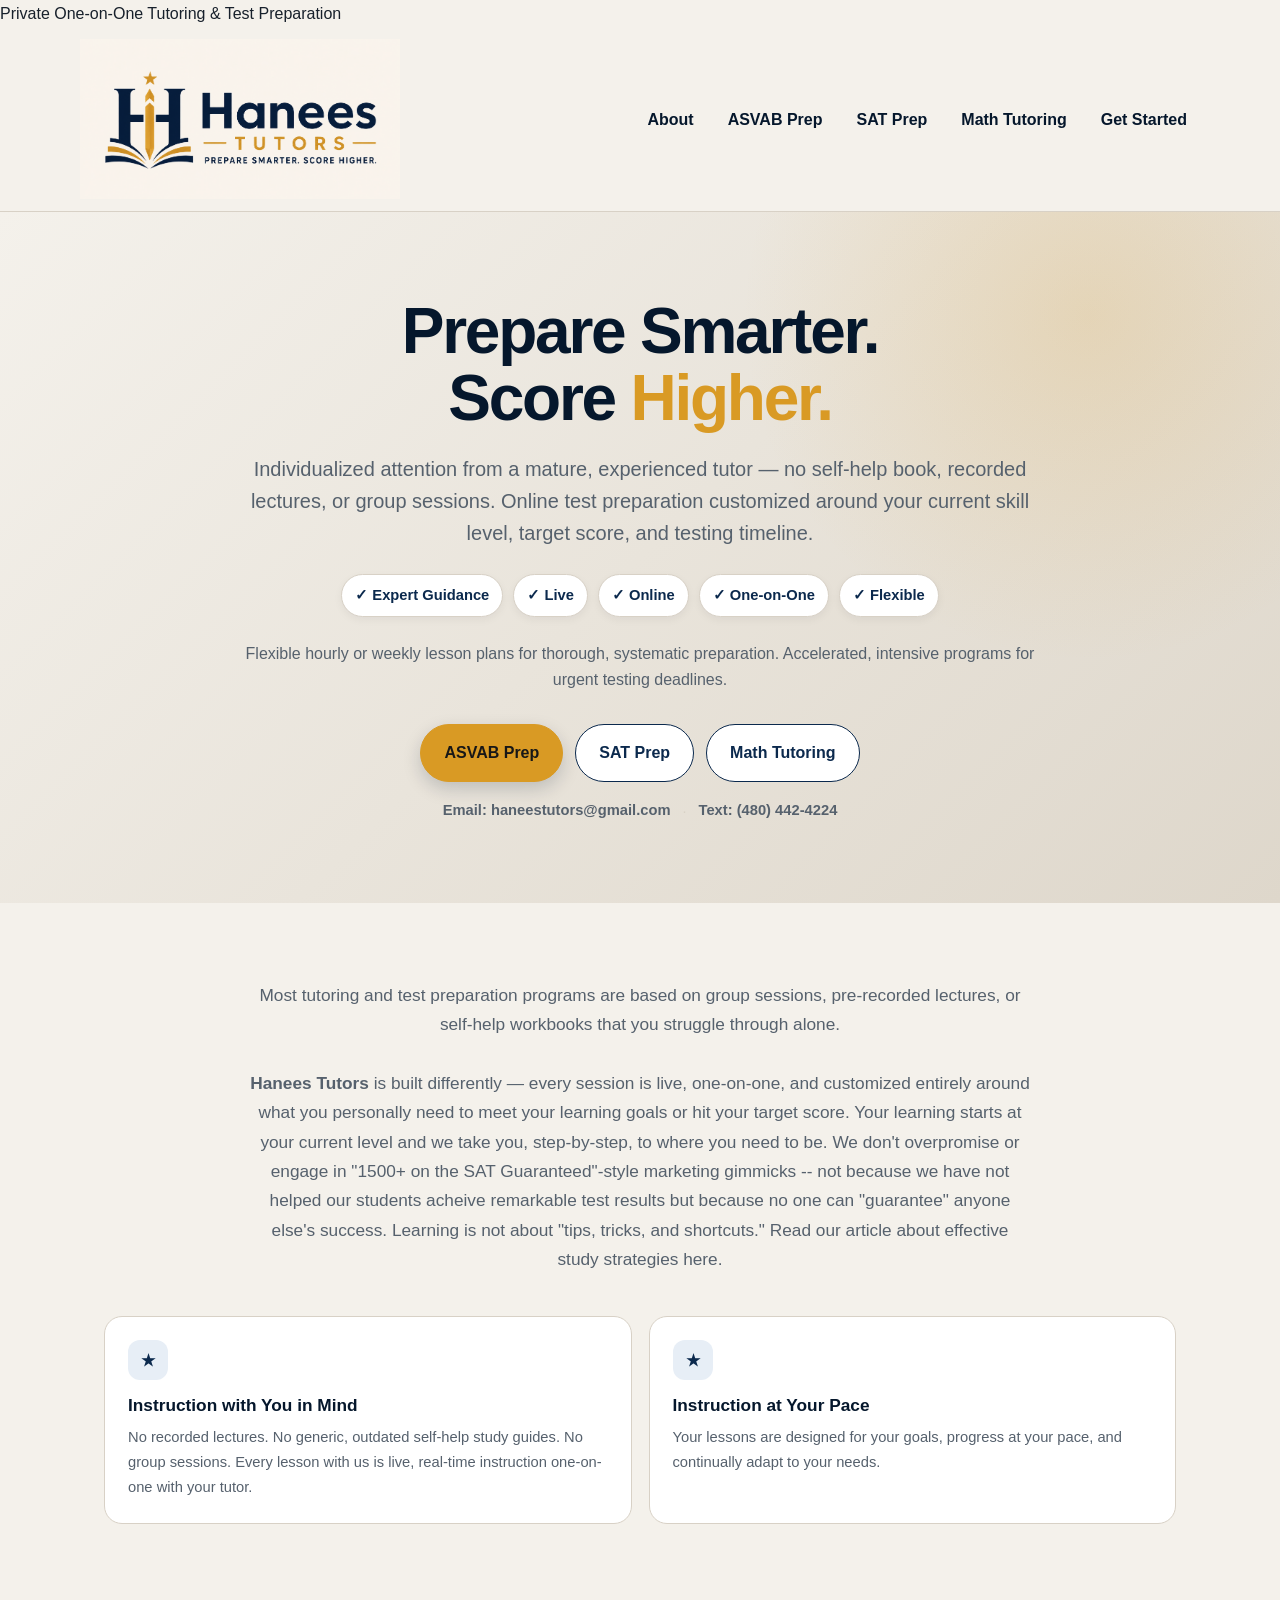
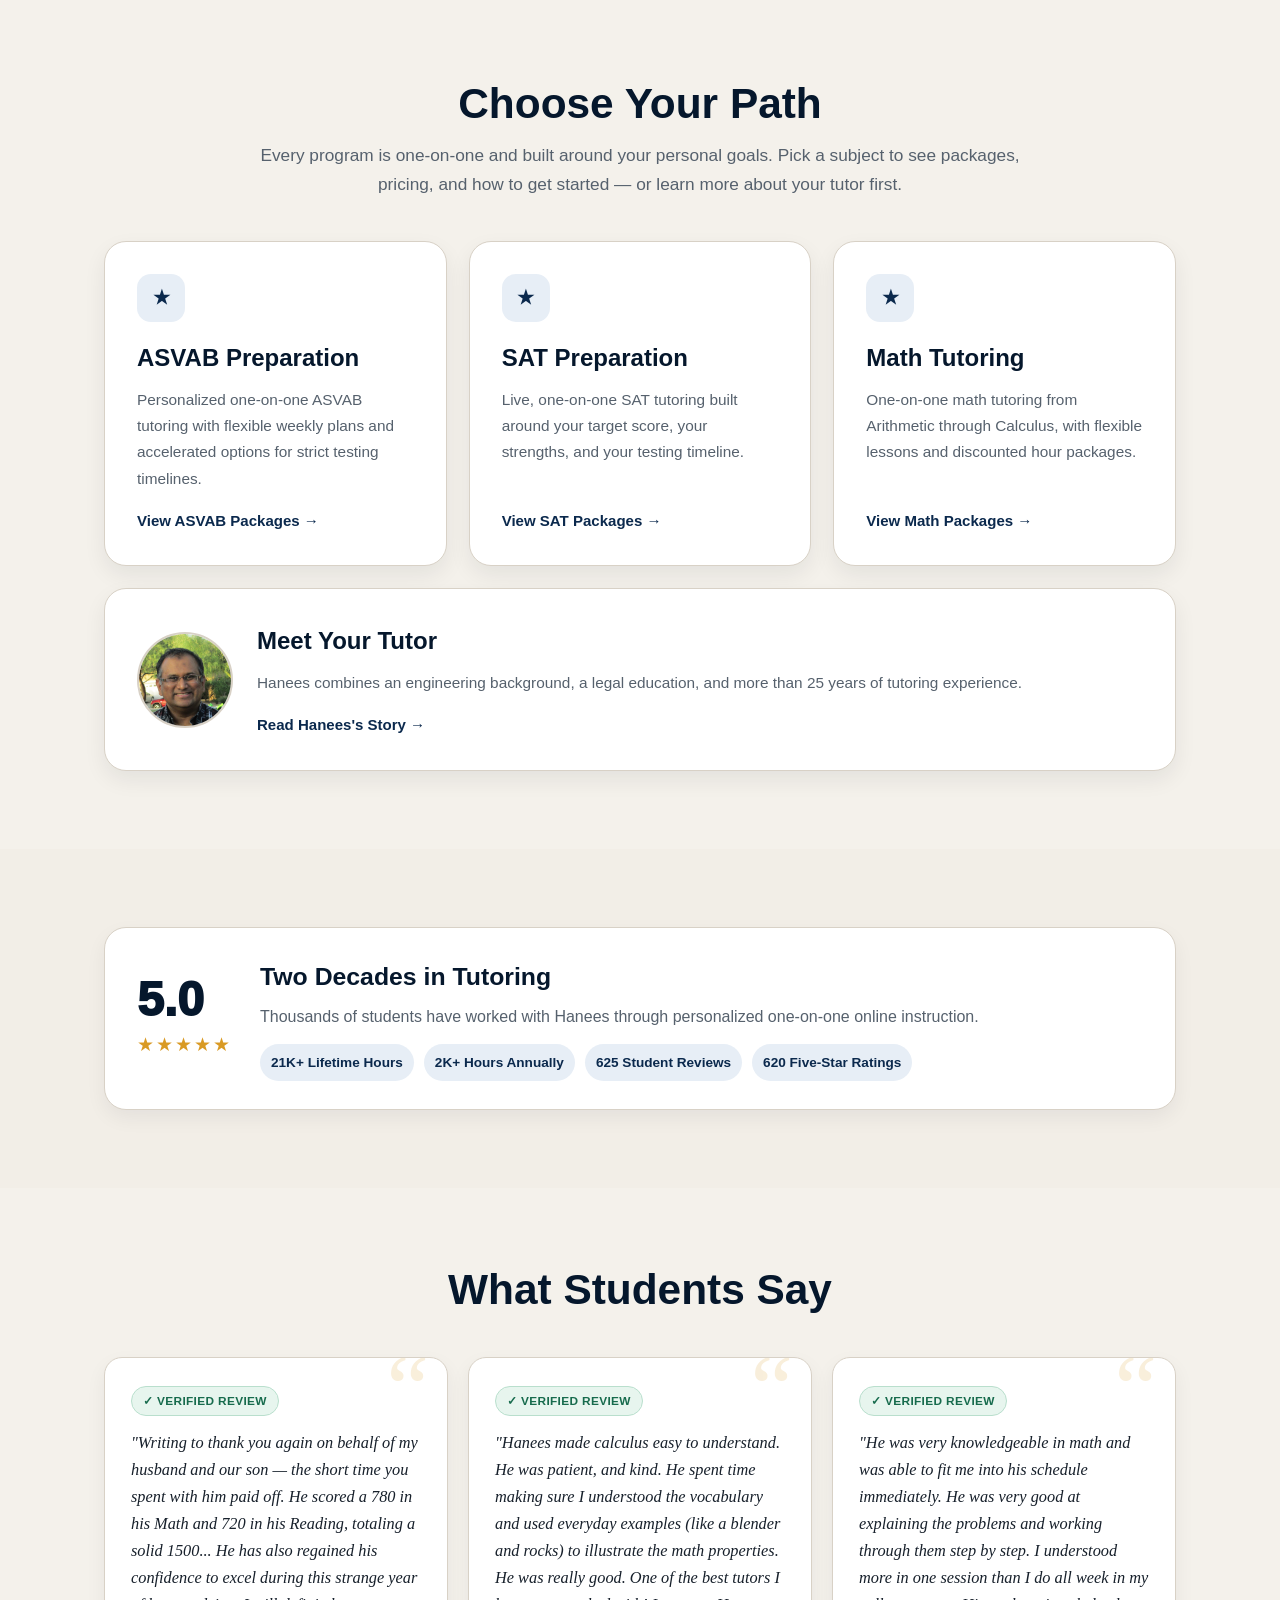
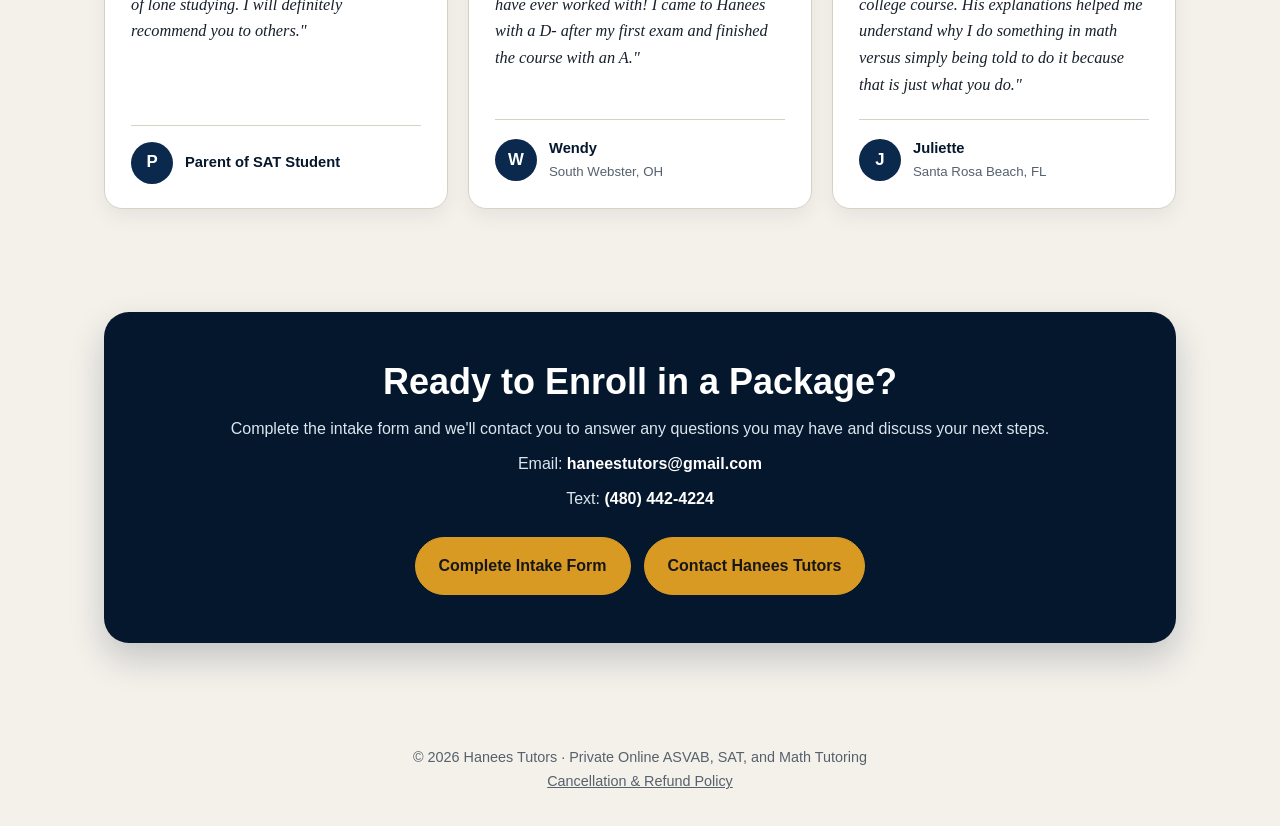
==== index.html @ 64c39fc8 "Add files via upload" ====
<!DOCTYPE html>
<html lang="en">
<head>

<meta charset="UTF-8">
<meta name="viewport" content="width=device-width,initial-scale=1">

<!-- Favicon -->
<link rel="icon" type="image/png" href="favicon.png" sizes="512x512">
<link rel="shortcut icon" href="favicon.png" type="image/png">
<link rel="apple-touch-icon" href="favicon.png">

<!-- Browser / mobile theme color -->
<meta name="theme-color" content="#05172c">

<title>Hanees Tutors | Private Online Test Prep &amp; Tutoring</title>

<meta name="description" content="Expert, customized one-on-one online tutoring for ASVAB and SAT preparation, taught live by an experienced engineer, attorney, and educator.">

<meta name="robots" content="index, follow">
<meta name="author" content="Hanees H.">

<meta property="og:title" content="Hanees Tutors | Private Online Test Prep">
<meta property="og:description" content="Live, one-on-one online ASVAB and SAT preparation with personalized instruction and structured lessons.">
<meta property="og:type" content="website">
<meta property="og:url" content="https://haneestutors.com/">
<meta property="og:site_name" content="Hanees Tutors">
<meta property="og:image" content="profile.jpg">

<meta name="twitter:card" content="summary_large_image">
<meta name="twitter:title" content="Hanees Tutors |  Online Test Prep">
<meta name="twitter:description" content="Personalized one-on-one ASVAB and SAT preparation with structured courses designed to help students improve their scores.">

<script type="application/ld+json">
{
  "@context":"https://schema.org",
  "@type":"ProfessionalService",
  "name":"Hanees Tutors",
  "description":" online one-on-one ASVAB and SAT tutoring and test preparation.",
  "image":"profile.jpg",
  "logo":"https://haneestutors.com/logo.png",
  "email":"haneestutors@gmail.com",
  "telephone":"+1-480-442-4224",
  "areaServed":"United States, Online",
  "founder":{
    "@type":"Person",
    "name":"Hanees H.",
    "jobTitle":"Tutor, Attorney, Engineer, Educator"
  }
}
</script>

<link rel="stylesheet" href="styles.css">

</head>

<body id="top">

<div class="top-banner">
Private One-on-One Tutoring &amp; Test Preparation
</div>

<header>

<div class="container nav">

<a class="logo" href="index.html" aria-label="Hanees Tutors home">
<img src="logo.png" alt="Hanees Tutors">
</a>

<button class="nav-toggle" id="navToggle" aria-label="Toggle navigation menu" aria-expanded="false" aria-controls="siteNav">
<span></span>
<span></span>
<span></span>
</button>

<nav aria-label="Main navigation" id="siteNav">

<a href="about.html">About</a>
<a href="asvab.html">ASVAB Prep</a>
<a href="sat.html">SAT Prep</a>
<a href="math.html">Math Tutoring</a>

<a href="#intake" class="open-intake">
Get Started
</a>

</nav>

</div>

</header>

<main>


<!-- HERO -->

<section class="hero">

<div class="container hero-layout">

<div>

<h1>
Prepare Smarter.<br>
Score <span>Higher.</span>
</h1>

<p class="hero-lead">
Individualized attention from a mature, experienced tutor — no self-help book, recorded lectures, or group sessions. Online test preparation customized around your current skill level, target score, and testing timeline.
</p>

<div class="hero-points">
<div class="hero-point">✓ Expert Guidance</div>
<div class="hero-point">✓ Live</div>
<div class="hero-point">✓ Online</div>
<div class="hero-point">✓ One-on-One</div>
<div class="hero-point">✓ Flexible</div>

</div>

<p class="hero-lead" style="font-size:1rem;">
Flexible hourly or weekly lesson plans for thorough, systematic preparation. Accelerated, intensive programs for urgent testing deadlines.
</p>

<div class="hero-actions">

<a class="button gold" href="asvab.html">
ASVAB Prep
</a>

<a class="button secondary" href="sat.html">
SAT Prep
</a>

<a class="button secondary" href="math.html">
Math Tutoring
</a>

</div>

<div class="hero-contact-row">

<a class="hero-contact-link" href="mailto:haneestutors@gmail.com">
Email: haneestutors@gmail.com
</a>

<span class="hero-contact-divider">·</span>

<a class="hero-contact-link" href="tel:4804424224">
Text: (480) 442-4224
</a>

</div>

</div>

</div>

</section>


<!-- WHY US -->

<section class="why" id="why-us">

<div class="container">

<div class="section-heading">

<p>
Most tutoring and test preparation programs are based on group sessions, pre-recorded lectures, or self-help workbooks that you struggle through alone.<br><br>
  
<b>Hanees Tutors</b> is built differently — every session is live, one-on-one, and customized entirely around what you personally need to meet your learning goals or hit your target score. Your learning starts at your current level and we take you, step-by-step, to where you need to be. We don't overpromise or engage in "1500+ on the SAT Guaranteed"-style marketing gimmicks -- not because we have not helped our students acheive remarkable test results but because no one can "guarantee" anyone else's success. Learning is not about "tips, tricks, and shortcuts." Read our article about effective study strategies here.
</p>

</div>

<div class="why-grid">

<div class="why-card">

<div class="why-icon">★</div>

<h3>Instruction with You in Mind</h3>

<p>
No recorded lectures. No generic, outdated self-help study guides. No group sessions. Every lesson with us is live, real-time instruction one-on-one with your tutor.
</p>

</div>

<div class="why-card">

<div class="why-icon">★</div>

<h3>Instruction at Your Pace</h3>

<p>
Your lessons are designed for your goals, progress at your pace, and continually adapt to your needs.
</p>

</div>

</div>

</div>

</section>


<!-- SUBJECT LINKS -->

<section id="subjects">

<div class="container">

<div class="section-heading">

<h2>
Choose Your Path
</h2>

<p>
Every program is one-on-one and built around your personal goals. Pick a subject to see packages, pricing, and how to get started — or learn more about your tutor first.
</p>

</div>

<div class="subject-grid">

<a class="subject-card" href="asvab.html">

<div class="subject-icon">★</div>

<h3>ASVAB Preparation</h3>

<p>
Personalized one-on-one ASVAB tutoring with flexible weekly plans and accelerated options for strict testing timelines.
</p>

<div class="subject-cta">View ASVAB Packages →</div>

</a>

<a class="subject-card" href="sat.html">

<div class="subject-icon">★</div>

<h3>SAT Preparation</h3>

<p>
Live, one-on-one SAT tutoring built around your target score, your strengths, and your testing timeline.
</p>

<div class="subject-cta">View SAT Packages →</div>

</a>

<a class="subject-card" href="math.html">

<div class="subject-icon">★</div>

<h3>Math Tutoring</h3>

<p>
One-on-one math tutoring from Arithmetic through Calculus, with flexible lessons and discounted hour packages.
</p>

<div class="subject-cta">View Math Packages →</div>

</a>

<a class="subject-card about-link-card" href="about.html">

<img src="profile.jpg" alt="Hanees H., private online tutor">

<div>
<h3>Meet Your Tutor</h3>
<p>
Hanees combines an engineering background, a legal education, and more than 25 years of tutoring experience.
</p>
<div class="subject-cta">Read Hanees's Story →</div>
</div>

</a>

</div>

</div>

</section>


<!-- RESULTS -->

<section class="results">

<div class="container">

<div class="results-card">

<div>

<div class="rating">5.0</div>

<div class="stars" aria-label="Five star rating">
★★★★★
</div>

</div>

<div>

<h2>
Two Decades in Tutoring
</h2>

<p>
Thousands of students have worked with Hanees through personalized one-on-one online instruction.
</p>

<div class="stats">

<div class="stat">21K+ Lifetime Hours</div>
<div class="stat">2K+ Hours Annually</div>
<div class="stat">625 Student Reviews</div>
<div class="stat">620 Five-Star Ratings</div>

</div>

</div>

</div>

</div>

</section>


<!-- TESTIMONIALS -->

<section class="testimonials">

<div class="container">

<div class="section-heading">

<h2>
What Students Say
</h2>

</div>

<div class="testimonial-grid">

<div class="testimonial-card">

<div class="testimonial-badge">✓ Verified Review</div>

<p class="testimonial-quote">
"Writing to thank you again on behalf of my husband and our son — the short time you spent with him paid off. He scored a 780 in his Math and 720 in his Reading, totaling a solid 1500... He has also regained his confidence to excel during this strange year of lone studying. I will definitely recommend you to others."
</p>

<div class="testimonial-footer">
<div class="testimonial-avatar">P</div>
<div>
<div class="testimonial-attribution">Parent of SAT Student</div>
</div>
</div>

</div>

<div class="testimonial-card">

<div class="testimonial-badge">✓ Verified Review</div>

<p class="testimonial-quote">
"Hanees made calculus easy to understand. He was patient, and kind. He spent time making sure I understood the vocabulary and used everyday examples (like a blender and rocks) to illustrate the math properties. He was really good. One of the best tutors I have ever worked with! I came to Hanees with a D- after my first exam and finished the course with an A."
</p>

<div class="testimonial-footer">
<div class="testimonial-avatar">W</div>
<div>
<div class="testimonial-attribution">Wendy</div>
<div class="testimonial-location">South Webster, OH</div>
</div>
</div>

</div>

<div class="testimonial-card">

<div class="testimonial-badge">✓ Verified Review</div>

<p class="testimonial-quote">
"He was very knowledgeable in math and was able to fit me into his schedule immediately. He was very good at explaining the problems and working through them step by step. I understood more in one session than I do all week in my college course. His explanations helped me understand why I do something in math versus simply being told to do it because that is just what you do."
</p>

<div class="testimonial-footer">
<div class="testimonial-avatar">J</div>
<div>
<div class="testimonial-attribution">Juliette</div>
<div class="testimonial-location">Santa Rosa Beach, FL</div>
</div>
</div>

</div>

</div>

</div>

</section>


<!-- CONTACT -->

<section id="contact" class="contact-section">

<div class="container">

<div class="contact">

<h2>
Ready to Enroll in a Package?
</h2>

<p>
Complete the intake form and we'll contact you to answer any questions you may have and discuss your next steps.
</p>

<p>
Email:
<a href="mailto:haneestutors@gmail.com">
haneestutors@gmail.com
</a>
</p>

<p>
Text:
<a href="tel:4804424224">
(480) 442-4224
</a>
</p>

<div class="actions">

<a class="button open-intake" href="#intake">
Complete Intake Form
</a>

<a
class="button"
href="mailto:haneestutors@gmail.com?subject=Tutoring%20Inquiry"
>
Contact Hanees Tutors
</a>

</div>

</div>

</div>

</section>

</main>


<footer>
© 2026 Hanees Tutors · Private Online ASVAB, SAT, and Math Tutoring
<br>
<a href="policy.html" style="color:var(--muted);text-decoration:underline;">Cancellation &amp; Refund Policy</a>
</footer>


<div id="intake-modal-root"></div>
<div id="booking-modal-root"></div>
<script src="script.js"></script>

</body>
</html>
---- styles.css ----
:root{
--bg:#f4f1eb;
--card:#ffffff;
--text:#17202b;
--muted:#56616d;
--navy:#0b294d;
--navy-dark:#05172c;
--blue-light:#e7eef6;
--border:#d8d1c6;
--gold:#d99a24;
--gold-light:#fff4d9;
--green:#176b4d;
--green-light:#e7f5ee;
--green-border:#b9dfcd;
--max:1120px;
}

*{
box-sizing:border-box;
margin:0;
padding:0;
}

html{
scroll-behavior:smooth;
}

body{
font-family:-apple-system,BlinkMacSystemFont,"Segoe UI",sans-serif;
background:var(--bg);
color:var(--text);
line-height:1.7;
}

body.modal-open{
overflow:hidden;
}

.container{
max-width:var(--max);
margin:auto;
padding:0 24px;
}


/* HEADER */

header{
position:sticky;
top:0;
background:rgba(244,241,235,.96);
backdrop-filter:blur(12px);
border-bottom:1px solid var(--border);
z-index:20;
}

.nav{
display:flex;
justify-content:space-between;
align-items:center;
padding:12px 0;
min-height:78px;
position:relative;
}

.logo{
display:inline-flex;
align-items:center;
flex-shrink:0;
text-decoration:none;
line-height:0;
}

.logo img{
display:block;
width:320px;
height:auto;
max-height:none;
object-fit:contain;
object-position:left center;
transition:opacity .2s ease,transform .2s ease;
}

.logo:hover img{
opacity:.88;
transform:translateY(-1px);
}

.nav-toggle{
display:none;
}

nav{
display:flex;
gap:8px;
align-items:center;
}

nav a{
text-decoration:none;
color:var(--navy-dark);
font-weight:700;
padding:9px 13px;
border-radius:999px;
transition:.2s ease;
}

nav a:hover,
nav a.active{
background:var(--navy);
color:white;
}


/* BUTTONS */

.button{
display:inline-flex;
align-items:center;
justify-content:center;
background:var(--navy);
color:white;
padding:14px 23px;
border-radius:999px;
text-decoration:none;
font-weight:800;
border:1px solid var(--navy);
box-shadow:0 7px 18px rgba(5,23,44,.18);
transition:.2s ease;
cursor:pointer;
}

.button:hover{
background:var(--navy-dark);
transform:translateY(-1px);
}

.button.gold{
background:var(--gold);
border-color:var(--gold);
color:#171717;
}

.button.gold:hover{
background:#c78919;
}

.button.secondary{
background:white;
color:var(--navy);
border-color:var(--navy);
box-shadow:none;
}


/* HERO */

.hero{
padding:86px 0 78px;
background:
radial-gradient(circle at 85% 15%,rgba(217,154,36,.18),transparent 28%),
linear-gradient(135deg,#f4f1eb 0%,#ded7cb 100%);
}

.hero-layout{
display:block;
text-align:center;
}

.hero > .container{
max-width:1200px;
}

.hero .hero-lead{
max-width:820px;
margin-left:auto;
margin-right:auto;
}

.hero .hero-points{
max-width:1050px;
justify-content:center;
}

.eyebrow{
display:inline-block;
background:var(--navy-dark);
color:var(--gold);
padding:7px 13px;
border-radius:999px;
font-size:.88rem;
font-weight:900;
letter-spacing:.04em;
text-transform:uppercase;
margin-bottom:18px;
}

.hero h1{
font-size:clamp(2.5rem,5vw,4.25rem);
line-height:1.04;
letter-spacing:-.035em;
color:var(--navy-dark);
margin-bottom:22px;
max-width:820px;
margin-left:auto;
margin-right:auto;
}

.hero h1 span{
color:var(--gold);
}

.hero-lead{
font-size:1.25rem;
line-height:1.6;
color:var(--muted);
max-width:820px;
margin-left:auto;
margin-right:auto;
margin-bottom:25px;
}

.hero-points{
display:flex;
flex-wrap:wrap;
gap:10px;
margin:24px auto;
justify-content:center;
}

.hero-point{
background:white;
border:1px solid var(--border);
padding:8px 13px;
border-radius:999px;
font-size:.92rem;
font-weight:800;
color:var(--navy);
box-shadow:0 3px 8px rgba(5,23,44,.05);
}


/* HERO BUTTON ROW */

.hero-actions{
display:flex;
align-items:stretch;
justify-content:center;
gap:12px;
margin-top:32px;
flex-wrap:nowrap;
}

.hero-actions .button{
white-space:nowrap;
}


/* SECONDARY CONTACT LINKS */

.hero-contact-row{
display:flex;
align-items:center;
justify-content:center;
gap:12px;
margin-top:16px;
flex-wrap:wrap;
}

.hero-contact-link{
color:var(--muted);
font-weight:700;
font-size:.92rem;
text-decoration:none;
border-bottom:1px solid transparent;
padding-bottom:1px;
transition:color .2s ease,border-color .2s ease;
}

.hero-contact-link:hover{
color:var(--navy);
border-bottom-color:var(--navy);
}

.hero-contact-divider{
color:var(--border);
font-size:.9rem;
}


/* GENERAL SECTIONS */

section{
padding:78px 0;
}

.section-heading{
text-align:center;
max-width:780px;
margin:0 auto 42px;
}

.section-heading h2{
font-size:clamp(2rem,4vw,2.65rem);
line-height:1.15;
color:var(--navy-dark);
margin-bottom:12px;
}

.section-heading p{
font-size:1.08rem;
color:var(--muted);
}


/* SUBJECT LINK CARDS (homepage) */

.subject-grid{
display:grid;
grid-template-columns:repeat(3,1fr);
gap:22px;
max-width:1080px;
margin:0 auto;
}

.subject-card{
position:relative;
background:var(--card);
border:1px solid var(--border);
border-radius:22px;
padding:32px;
box-shadow:0 9px 22px rgba(5,23,44,.07);
text-decoration:none;
display:flex;
flex-direction:column;
transition:.2s ease;
}

.subject-card:hover{
transform:translateY(-4px);
box-shadow:0 16px 32px rgba(5,23,44,.12);
}

.subject-icon{
width:48px;
height:48px;
display:flex;
align-items:center;
justify-content:center;
background:var(--blue-light);
color:var(--navy);
border-radius:14px;
font-weight:950;
font-size:1.2rem;
margin-bottom:16px;
}

.subject-card h3{
font-size:1.5rem;
color:var(--navy-dark);
margin-bottom:8px;
}

.subject-card p{
color:var(--muted);
font-size:.96rem;
margin-bottom:16px;
flex:1;
}

.subject-card .subject-cta{
color:var(--navy);
font-weight:800;
font-size:.94rem;
}

.about-link-card{
grid-column:1 / -1;
display:flex;
flex-direction:row;
align-items:center;
gap:24px;
text-align:left;
}

.about-link-card img{
width:96px;
height:96px;
border-radius:50%;
object-fit:cover;
flex-shrink:0;
border:2px solid var(--border);
}

.about-link-card .subject-icon{
display:none;
}


/* PACKAGES */

.packages{
background:#fff;
border-top:1px solid var(--border);
border-bottom:1px solid var(--border);
}

.package-grid{
display:grid;
grid-template-columns:repeat(3,1fr);
gap:20px;
align-items:stretch;
}

.package{
position:relative;
background:var(--card);
border:1px solid var(--border);
border-radius:22px;
padding:28px;
box-shadow:0 9px 22px rgba(5,23,44,.07);
display:flex;
flex-direction:column;
}

.package.featured{
border:2px solid var(--gold);
box-shadow:0 14px 30px rgba(217,154,36,.17);
transform:translateY(-8px);
}

.package-badge{
position:absolute;
top:-14px;
left:24px;
background:var(--gold);
color:#151515;
padding:6px 13px;
border-radius:999px;
font-size:.78rem;
font-weight:900;
text-transform:uppercase;
letter-spacing:.04em;
}

.package-label{
color:var(--navy);
font-size:.86rem;
font-weight:900;
text-transform:uppercase;
letter-spacing:.05em;
margin-bottom:7px;
}

.package h3{
font-size:1.55rem;
line-height:1.2;
color:var(--navy-dark);
margin-bottom:10px;
}

.price{
font-size:2.7rem;
font-weight:950;
line-height:1;
color:var(--navy-dark);
margin:15px 0 4px;
}

.price-note{
color:var(--muted);
font-size:.9rem;
margin-bottom:18px;
}

.package-description{
color:var(--muted);
font-size:.97rem;
margin-bottom:20px;
min-height:76px;
}

.package ul{
list-style:none;
margin:0 0 24px;
flex:1;
}

.package li{
position:relative;
padding-left:25px;
margin-bottom:10px;
font-size:.94rem;
color:var(--text);
}

.package li::before{
content:"✓";
position:absolute;
left:0;
top:0;
font-weight:900;
color:var(--green);
}

.package .button{
text-align:center;
width:100%;
}


/* SAVINGS */

.savings{
display:inline-block;
align-self:flex-start;
background:var(--green-light);
color:var(--green);
border:1px solid var(--green-border);
padding:6px 11px;
border-radius:999px;
font-size:.82rem;
font-weight:900;
margin:7px 0 12px;
}

.hourly-comparison{
color:var(--muted);
font-size:.82rem;
line-height:1.4;
margin-top:4px;
}


/* WHY */

.why{
background:var(--bg);
}

.why-grid{
display:grid;
grid-template-columns:repeat(auto-fit,minmax(210px,1fr));
gap:17px;
}

.why-card{
background:white;
border:1px solid var(--border);
border-radius:18px;
padding:23px;
}

.why-icon{
width:40px;
height:40px;
display:flex;
align-items:center;
justify-content:center;
background:var(--blue-light);
color:var(--navy);
border-radius:12px;
font-weight:950;
margin-bottom:14px;
}

.why-card h3{
font-size:1.08rem;
line-height:1.3;
color:var(--navy-dark);
margin-bottom:8px;
}

.why-card p{
font-size:.92rem;
color:var(--muted);
}


/* TWO CARD GRIDS */

.package-grid.package-grid-two{
grid-template-columns:repeat(2,minmax(0,1fr));
max-width:900px;
margin-left:auto;
margin-right:auto;
}


/* START HERE */

.start-here-section{
padding:64px 0 40px;
}

.start-here-grid{
display:grid;
grid-template-columns:repeat(2,minmax(0,1fr));
gap:20px;
max-width:900px;
margin:0 auto;
align-items:stretch;
}

.start-here-card{
position:relative;
background:var(--card);
border:1px solid var(--border);
border-radius:22px;
padding:28px;
box-shadow:0 9px 22px rgba(5,23,44,.07);
display:flex;
flex-direction:column;
}

.start-here-card.featured{
border:2px solid var(--gold);
box-shadow:0 14px 30px rgba(217,154,36,.17);
}


/* RESULTS */

.results{
background:#f2eee7;
}

.results-card{
background:white;
border:1px solid var(--border);
border-radius:22px;
padding:28px 32px;
display:grid;
grid-template-columns:auto 1fr;
gap:28px;
align-items:center;
box-shadow:0 8px 20px rgba(5,23,44,.06);
}

.rating{
font-size:3rem;
font-weight:950;
line-height:1;
color:var(--navy-dark);
}

.stars{
color:var(--gold);
font-size:1.2rem;
letter-spacing:2px;
margin-top:5px;
}

.results h2{
font-size:1.55rem;
color:var(--navy-dark);
margin-bottom:5px;
}

.results p{
color:var(--muted);
}

.stats{
display:flex;
flex-wrap:wrap;
gap:10px;
margin-top:14px;
}

.stat{
background:var(--blue-light);
color:var(--navy);
padding:7px 11px;
border-radius:999px;
font-size:.85rem;
font-weight:800;
}


/* ABOUT */

.about{
background:#fff;
border-top:1px solid var(--border);
border-bottom:1px solid var(--border);
}

.about-grid{
display:grid;
grid-template-columns:.75fr 1.25fr;
gap:55px;
align-items:start;
}

.about-summary{
background:var(--navy-dark);
color:white;
border-radius:23px;
padding:30px;
position:sticky;
top:100px;
}

.about-summary h2{
color:white;
font-size:1.8rem;
line-height:1.2;
margin-bottom:14px;
}

.about-summary p{
color:#dce5ef;
}

.tutor-photo{
width:100%;
max-width:270px;
display:block;
margin:24px auto 22px;
border-radius:20px;
border:1px solid rgba(255,255,255,.18);
box-shadow:0 10px 25px rgba(0,0,0,.22);
}

.tutor-name{
text-align:center;
font-size:1.55rem;
font-weight:900;
color:white;
margin-bottom:3px;
}

.tutor-title{
text-align:center;
color:#dce5ef;
font-weight:800;
margin-bottom:18px;
}

.credentials{
margin-top:22px;
display:grid;
gap:9px;
}

.credential{
background:rgba(255,255,255,.09);
padding:10px 12px;
border-radius:10px;
font-size:.9rem;
font-weight:700;
}

.about-copy h2{
font-size:2.2rem;
color:var(--navy-dark);
margin-bottom:20px;
}

.about-copy p{
color:var(--muted);
margin-bottom:18px;
}

.about-cta-row{
display:flex;
gap:12px;
flex-wrap:wrap;
margin-top:10px;
}


/* TUTOR STRIP (compact about teaser on subject pages) */

.tutor-strip-section{
background:#fff;
border-top:1px solid var(--border);
border-bottom:1px solid var(--border);
padding:56px 0;
}

.tutor-strip{
background:var(--card);
border:1px solid var(--border);
border-radius:22px;
padding:26px 32px;
display:flex;
align-items:center;
gap:24px;
box-shadow:0 9px 22px rgba(5,23,44,.07);
}

.tutor-strip img{
width:88px;
height:88px;
border-radius:50%;
object-fit:cover;
flex-shrink:0;
border:2px solid var(--border);
}

.tutor-strip-info{
flex:1;
}

.tutor-strip-info h3{
font-size:1.2rem;
color:var(--navy-dark);
margin-bottom:2px;
}

.tutor-strip-title{
color:var(--navy);
font-weight:800;
font-size:.88rem;
margin-bottom:7px;
}

.tutor-strip-info p{
color:var(--muted);
font-size:.94rem;
}

.tutor-strip .button{
flex-shrink:0;
white-space:nowrap;
}

@media(max-width:700px){

.tutor-strip{
flex-direction:column;
text-align:center;
padding:28px 22px;
}

}


/* TESTIMONIALS */

.testimonials{
background:var(--bg);
}

.testimonial-grid{
display:grid;
grid-template-columns:repeat(auto-fit,minmax(280px,1fr));
gap:20px;
}

.testimonial-card{
position:relative;
background:white;
border:1px solid var(--border);
border-radius:18px;
padding:28px 26px 24px;
box-shadow:0 8px 20px rgba(5,23,44,.06);
display:flex;
flex-direction:column;
overflow:hidden;
}

.testimonial-card::before{
content:"\201C";
position:absolute;
top:-18px;
right:18px;
font-family:Georgia,"Times New Roman",serif;
font-size:6rem;
line-height:1;
color:var(--gold);
opacity:.16;
pointer-events:none;
}

.testimonial-badge{
display:inline-flex;
align-items:center;
gap:5px;
align-self:flex-start;
background:var(--green-light);
color:var(--green);
border:1px solid var(--green-border);
padding:4px 11px;
border-radius:999px;
font-size:.74rem;
font-weight:900;
text-transform:uppercase;
letter-spacing:.03em;
margin-bottom:14px;
}

.testimonial-stars{
color:var(--gold);
font-size:.95rem;
letter-spacing:2px;
margin-bottom:12px;
}

.testimonial-quote{
position:relative;
color:var(--text);
font-family:Georgia,"Times New Roman",serif;
font-style:italic;
font-size:1.02rem;
line-height:1.65;
margin-bottom:20px;
flex:1;
}

.testimonial-footer{
display:flex;
align-items:center;
gap:12px;
margin-top:auto;
padding-top:16px;
border-top:1px solid var(--border);
}

.testimonial-avatar{
width:42px;
height:42px;
border-radius:50%;
background:var(--navy);
color:white;
display:flex;
align-items:center;
justify-content:center;
font-family:-apple-system,BlinkMacSystemFont,"Segoe UI",sans-serif;
font-style:normal;
font-weight:900;
font-size:1.05rem;
flex-shrink:0;
}

.testimonial-attribution{
font-family:-apple-system,BlinkMacSystemFont,"Segoe UI",sans-serif;
font-style:normal;
font-weight:800;
color:var(--navy-dark);
font-size:.92rem;
}

.testimonial-location{
font-family:-apple-system,BlinkMacSystemFont,"Segoe UI",sans-serif;
font-style:normal;
color:var(--muted);
font-size:.83rem;
}


/* FAQ */

.faq{
background:#fff;
}

.faq-list{
max-width:850px;
margin:auto;
}

.faq-item{
background:var(--bg);
border:1px solid var(--border);
border-radius:15px;
padding:0;
margin-bottom:13px;
overflow:hidden;
}

.faq-item summary{
list-style:none;
cursor:pointer;
padding:20px 23px;
color:var(--navy-dark);
font-size:1.08rem;
font-weight:700;
display:flex;
justify-content:space-between;
align-items:center;
gap:14px;
}

.faq-item summary::-webkit-details-marker{
display:none;
}

.faq-item summary::after{
content:"+";
font-size:1.5rem;
font-weight:400;
line-height:1;
color:var(--navy);
flex-shrink:0;
}

.faq-item[open] summary::after{
content:"−";
}

.faq-item p{
color:var(--muted);
font-size:.95rem;
padding:0 23px 20px;
}


/* CONTACT */

.contact-section{
padding-top:25px;
padding-bottom:70px;
}

.contact{
background:var(--navy-dark);
color:white;
border-radius:25px;
padding:48px;
text-align:center;
box-shadow:0 16px 35px rgba(5,23,44,.2);
}

.contact h2{
color:white;
font-size:2.25rem;
line-height:1.2;
margin-bottom:12px;
}

.contact p{
color:#dce5ef;
margin:8px 0;
}

.contact a{
color:white;
font-weight:800;
text-decoration:none;
}

.actions{
margin-top:25px;
display:flex;
gap:13px;
flex-wrap:wrap;
}

.contact .actions{
justify-content:center;
}

.contact .button{
background:var(--gold);
border-color:var(--gold);
color:#171717;
box-shadow:none;
}


/* INTAKE MODAL */

.modal{
position:fixed;
inset:0;
z-index:1000;
display:flex;
align-items:center;
justify-content:center;
padding:25px;
background:rgba(5,23,44,.72);
backdrop-filter:blur(7px);
opacity:0;
visibility:hidden;
pointer-events:none;
transition:opacity .25s ease,visibility .25s ease;
}

.modal.active{
opacity:1;
visibility:visible;
pointer-events:auto;
}

.modal-content{
position:relative;
width:min(850px,100%);
max-height:92vh;
overflow-y:auto;
background:white;
border:1px solid #c8d5e3;
border-radius:24px;
padding:38px;
box-shadow:0 25px 70px rgba(0,0,0,.30);
}

.tidycal-embed{
min-height:600px;
}

.modal-close{
position:absolute;
top:14px;
right:16px;
width:42px;
height:42px;
border:0;
border-radius:50%;
background:var(--blue-light);
color:var(--navy-dark);
font-size:1.8rem;
cursor:pointer;
}

.intake-header{
text-align:center;
margin-bottom:30px;
padding-right:25px;
}

.intake-header h2{
font-size:2.25rem;
line-height:1.2;
color:var(--navy-dark);
margin-bottom:10px;
}

.intake-header p{
color:var(--muted);
}

.form-row{
display:grid;
grid-template-columns:1fr 1fr;
gap:18px;
}

.form-group{
margin-bottom:18px;
}

.form-group label{
display:block;
font-weight:800;
color:var(--navy-dark);
font-size:.92rem;
margin-bottom:6px;
}

.form-group input,
.form-group select,
.form-group textarea{
width:100%;
padding:12px 14px;
font:inherit;
color:var(--text);
background:#fff;
border:1px solid var(--border);
border-radius:10px;
}

.form-group textarea{
min-height:125px;
resize:vertical;
}

.required{
color:#b42318;
}

.form-submit{
text-align:center;
margin-top:10px;
}

.form-note{
text-align:center;
font-size:.84rem;
color:var(--muted);
margin-top:15px;
}

.selected-package{
background:var(--gold-light);
border:1px solid #ead49a;
border-radius:12px;
padding:13px 15px;
margin-bottom:22px;
color:#4d3b0d;
font-size:.92rem;
font-weight:800;
}


/* FOOTER */

footer{
padding:32px 24px;
text-align:center;
color:var(--muted);
font-size:.9rem;
}


/* RESPONSIVE */

@media(max-width:900px){

.package-grid{
grid-template-columns:1fr;
max-width:600px;
margin:auto;
}

.package.featured{
transform:none;
}

.about-grid{
grid-template-columns:1fr;
}

.about-summary{
position:static;
}

.subject-grid{
grid-template-columns:1fr;
}

.about-link-card{
flex-direction:column;
text-align:center;
}

}

@media(max-width:760px){

.hero-actions{
flex-wrap:wrap;
}

.hero-actions .button{
flex:1 1 auto;
}

.package-grid.package-grid-two,
.start-here-grid{
grid-template-columns:1fr;
}

.form-row{
grid-template-columns:1fr;
gap:0;
}

}

@media(max-width:700px){

.logo img{
width:260px;
max-height:none;
}

nav{
display:none;
position:absolute;
top:100%;
left:0;
right:0;
flex-direction:column;
align-items:stretch;
gap:2px;
background:var(--bg);
border:1px solid var(--border);
border-top:none;
border-radius:0 0 16px 16px;
padding:10px 14px 18px;
box-shadow:0 16px 30px rgba(5,23,44,.12);
z-index:30;
}

nav.nav-open{
display:flex;
}

nav a{
padding:13px 14px;
border-radius:10px;
}

.nav-toggle{
display:flex;
flex-direction:column;
justify-content:center;
align-items:center;
gap:5px;
width:40px;
height:40px;
border:1px solid var(--border);
border-radius:10px;
background:white;
cursor:pointer;
padding:0;
flex-shrink:0;
}

.nav-toggle span{
display:block;
width:20px;
height:2px;
background:var(--navy-dark);
border-radius:2px;
transition:transform .2s ease,opacity .2s ease;
}

.nav-toggle[aria-expanded="true"] span:nth-child(1){
transform:translateY(7px) rotate(45deg);
}

.nav-toggle[aria-expanded="true"] span:nth-child(2){
opacity:0;
}

.nav-toggle[aria-expanded="true"] span:nth-child(3){
transform:translateY(-7px) rotate(-45deg);
}

.hero{
padding:58px 0;
}

.hero h1{
font-size:2.55rem;
}

.hero-lead{
font-size:1.08rem;
}

section{
padding:60px 0;
}

.results-card{
grid-template-columns:1fr;
gap:15px;
}

.contact{
padding:34px 22px;
}

.modal{
padding:10px;
align-items:flex-start;
}

.modal-content{
max-height:96vh;
margin-top:10px;
padding:27px 20px 25px;
border-radius:20px;
}

}

@media(max-width:600px){

.logo img{
width:220px;
max-height:none;
}

.hero-actions{
flex-direction:column;
align-items:stretch;
}

.hero-actions .button{
width:100%;
}

}

@media(prefers-reduced-motion:reduce){

html{
scroll-behavior:auto;
}

*{
transition:none !important;
}

}
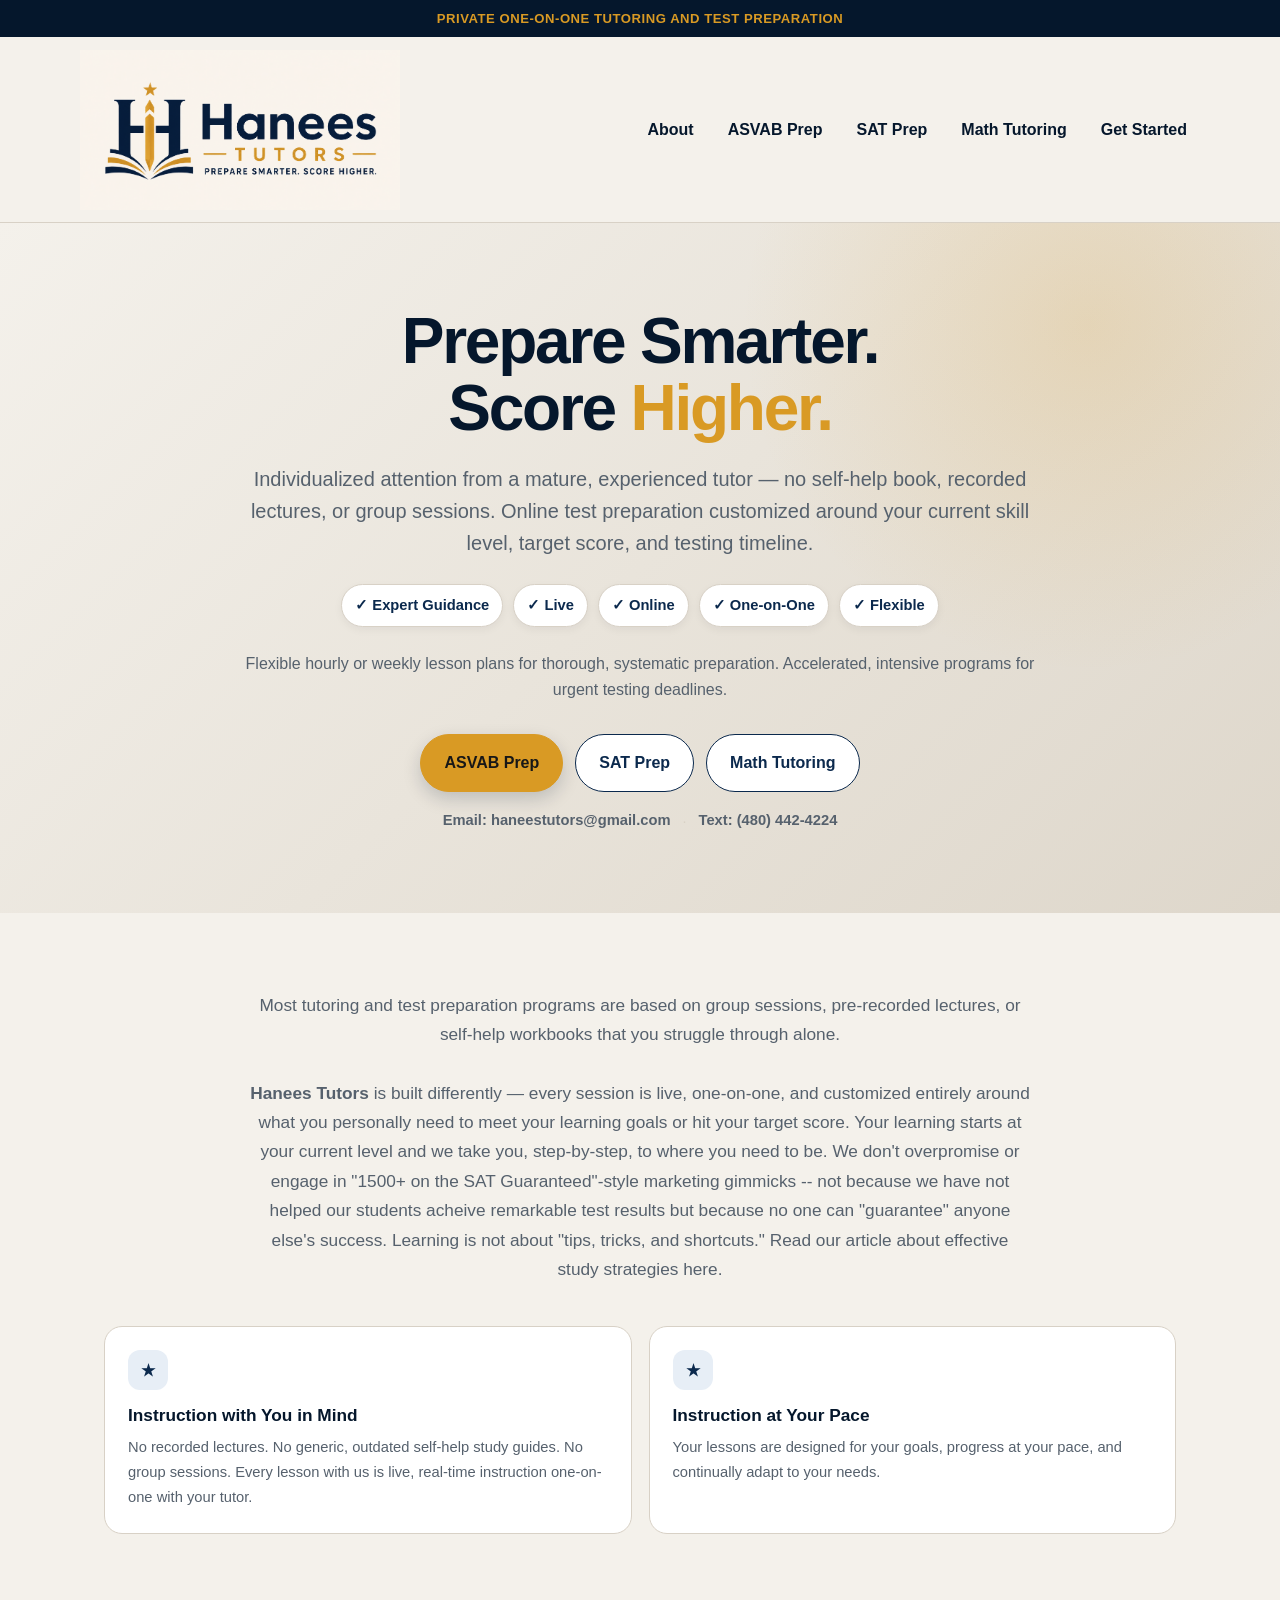
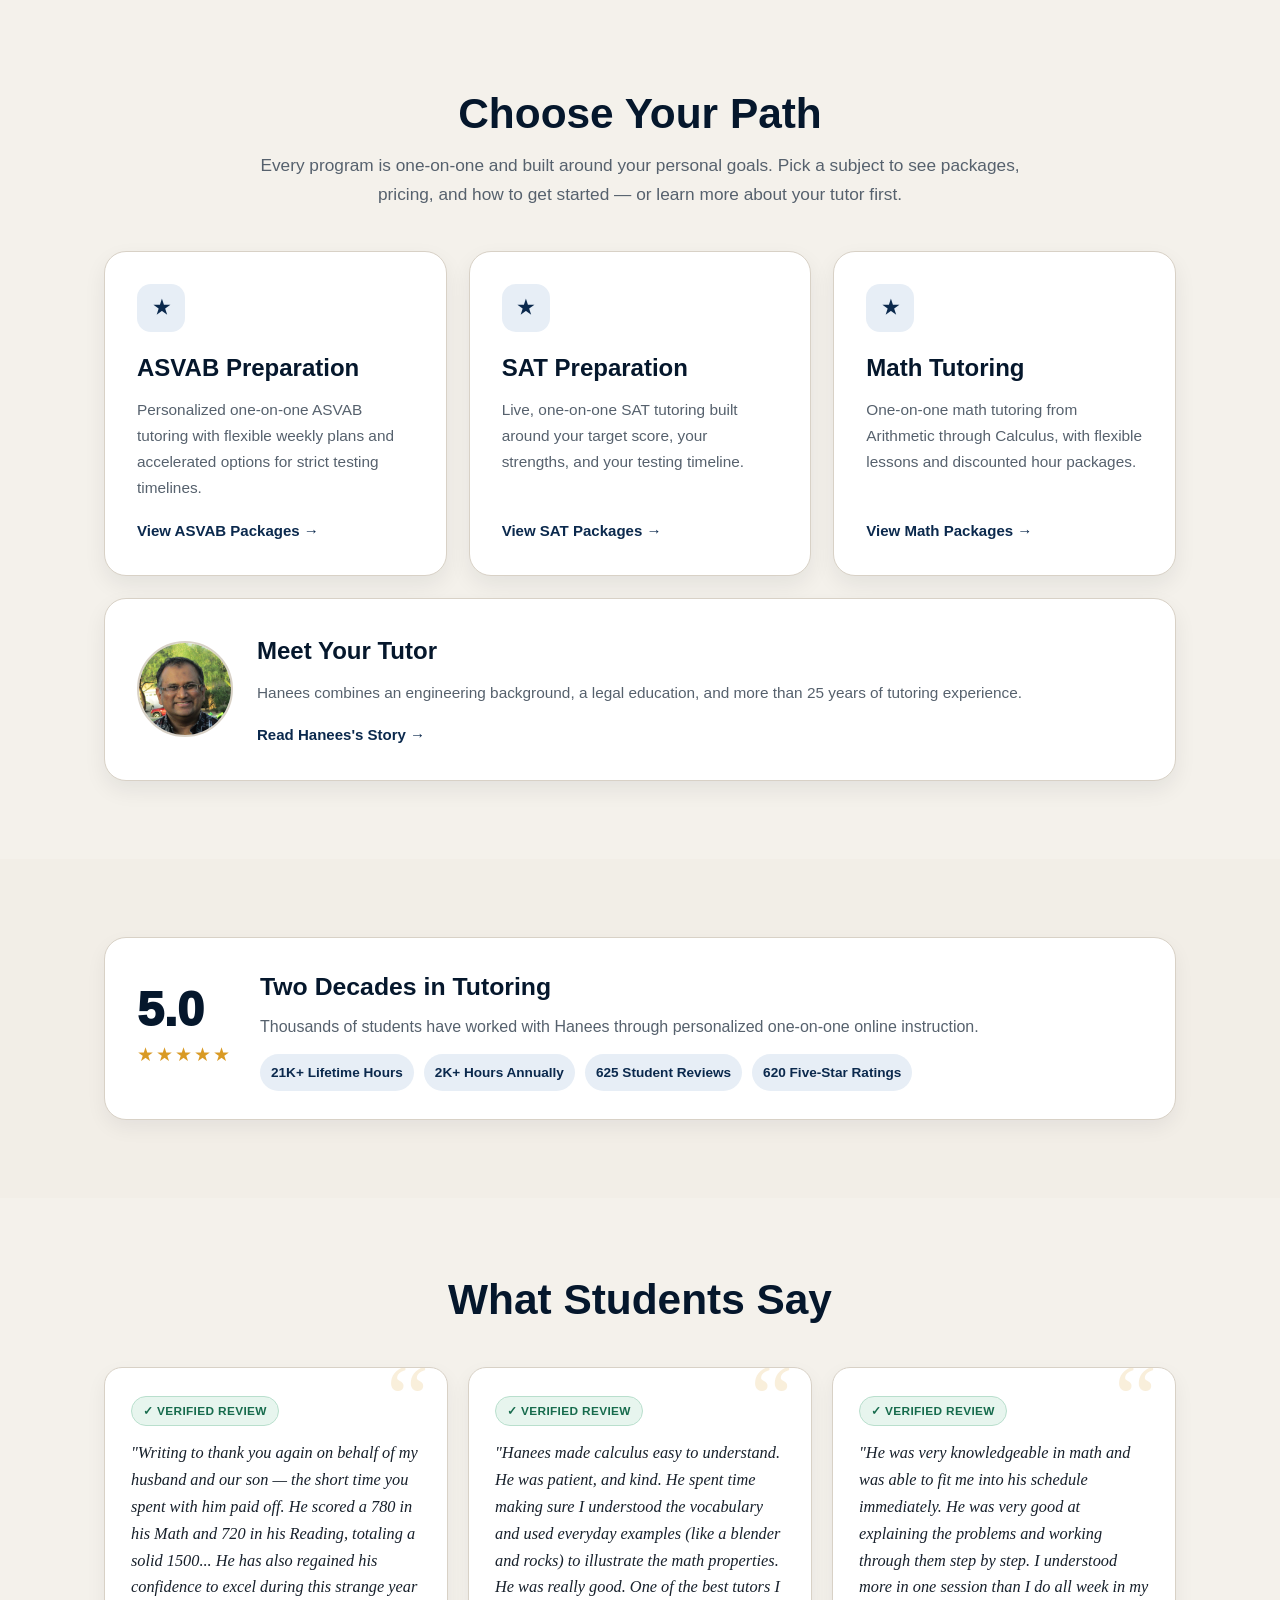
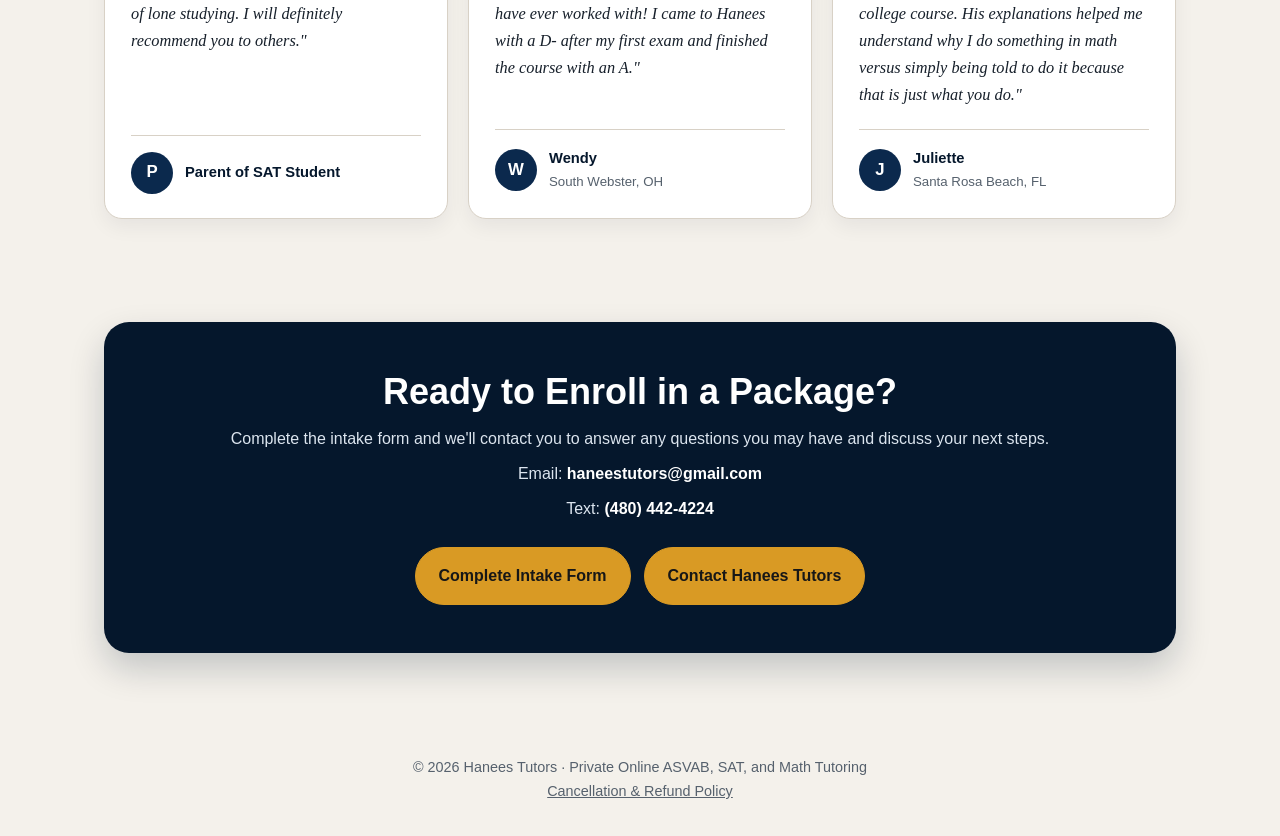
==== commit 99e3472b: "Add files via upload" ====
--- a/index.html
+++ b/index.html
@@ -57,7 +57,7 @@
 <body id="top">
 
 <div class="top-banner">
-Private One-on-One Tutoring &amp; Test Preparation
+Private One-on-One Tutoring and Test Preparation
 </div>
 
 <header>
--- a/styles.css
+++ b/styles.css
@@ -43,11 +43,29 @@
 }
 
 
+/* TOP BANNER */
+
+.top-banner{
+position:sticky;
+top:0;
+z-index:21;
+background:var(--navy-dark);
+color:var(--gold);
+text-align:center;
+font-size:.82rem;
+line-height:1.3;
+font-weight:900;
+letter-spacing:.04em;
+text-transform:uppercase;
+padding:10px 16px;
+}
+
+
 /* HEADER */
 
 header{
 position:sticky;
-top:0;
+top:38px;
 background:rgba(244,241,235,.96);
 backdrop-filter:blur(12px);
 border-bottom:1px solid var(--border);
@@ -1261,6 +1279,15 @@
 }
 
 @media(max-width:700px){
+
+.top-banner{
+font-size:.7rem;
+padding:8px 10px;
+}
+
+header{
+top:32px;
+}
 
 .logo img{
 width:260px;
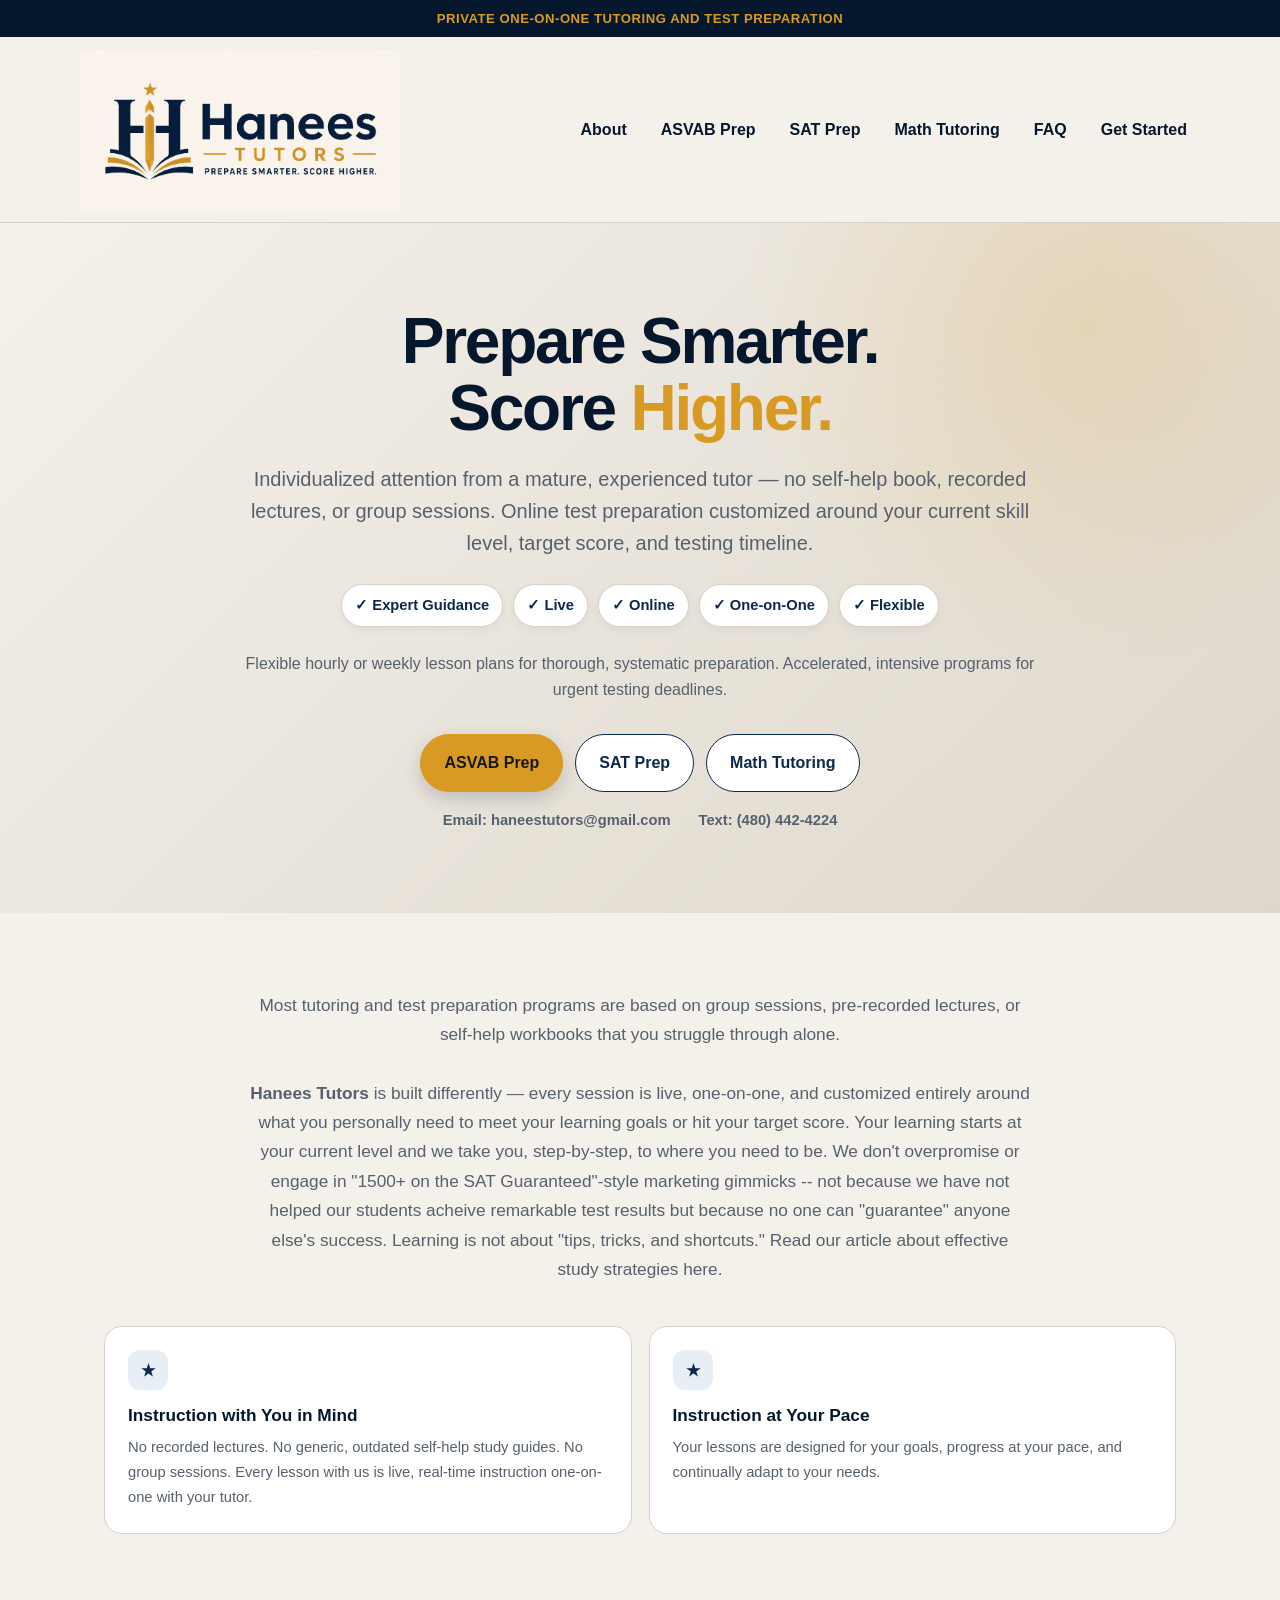
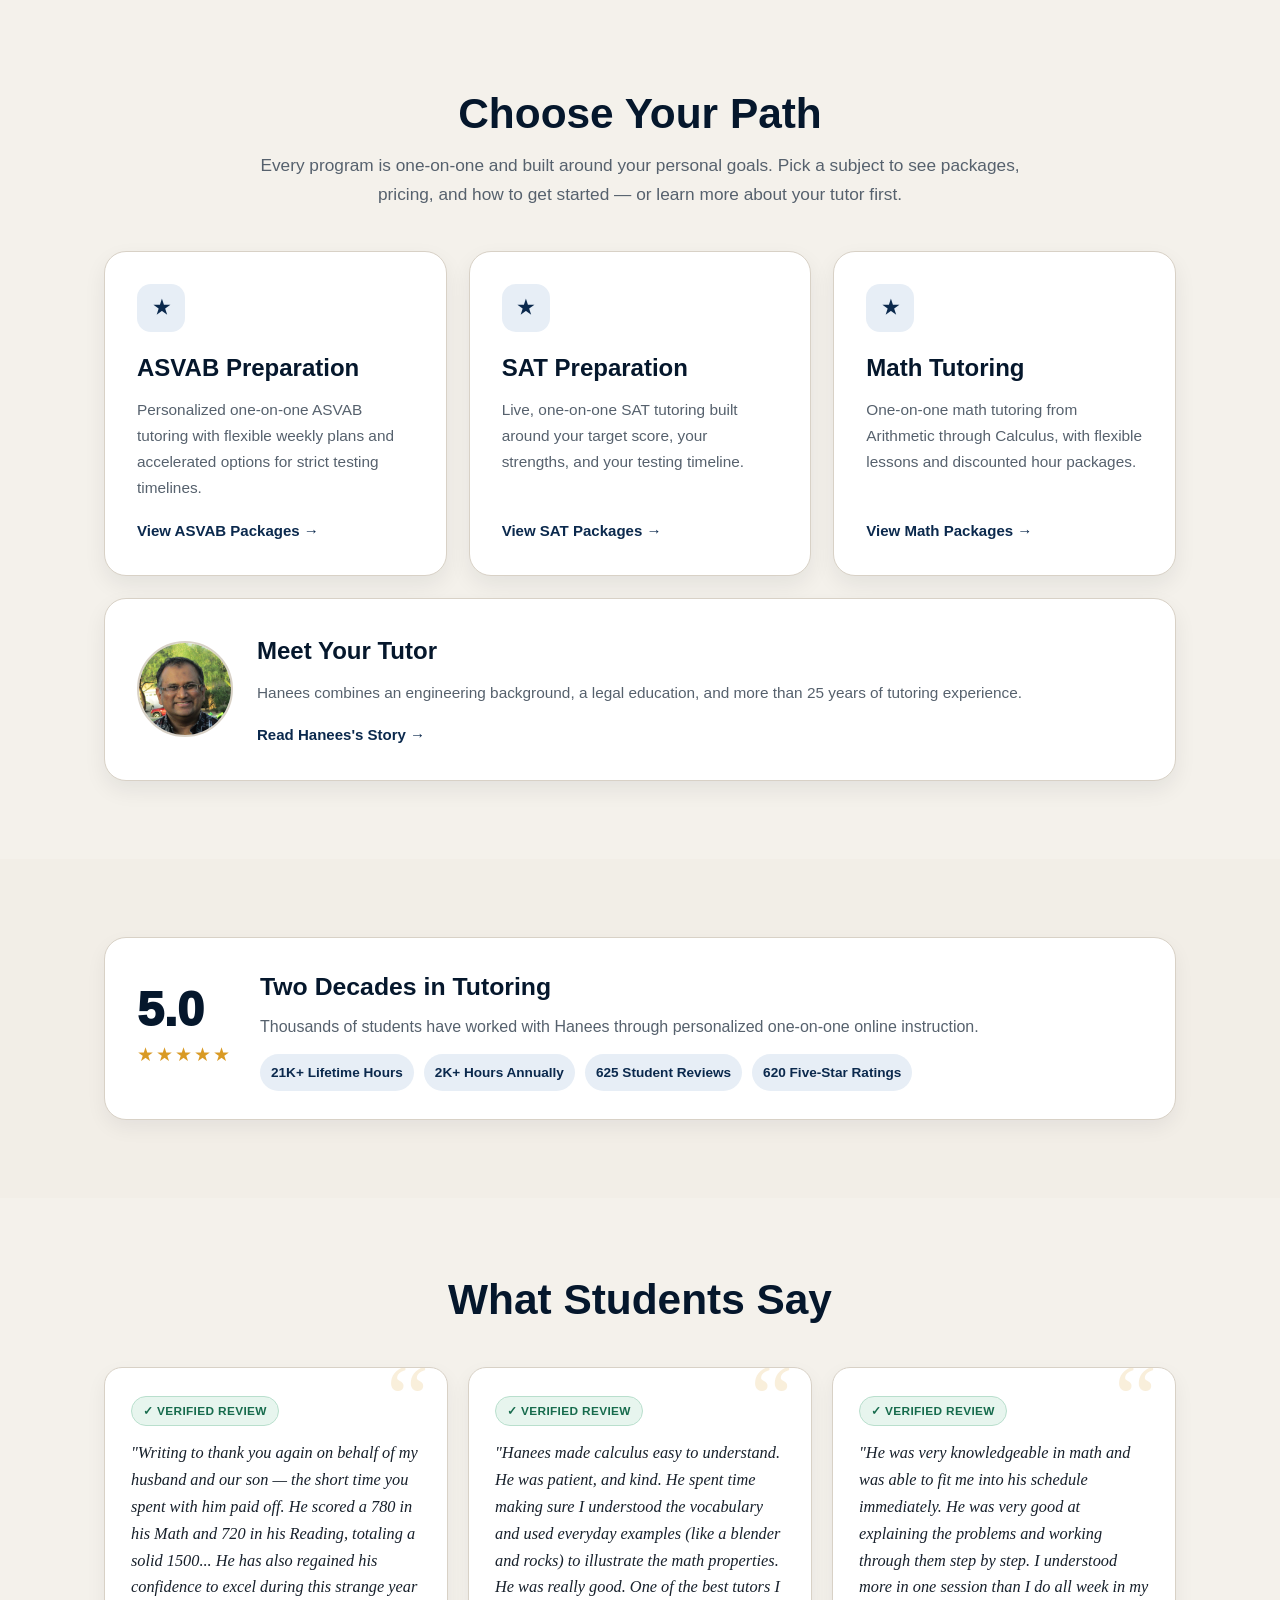
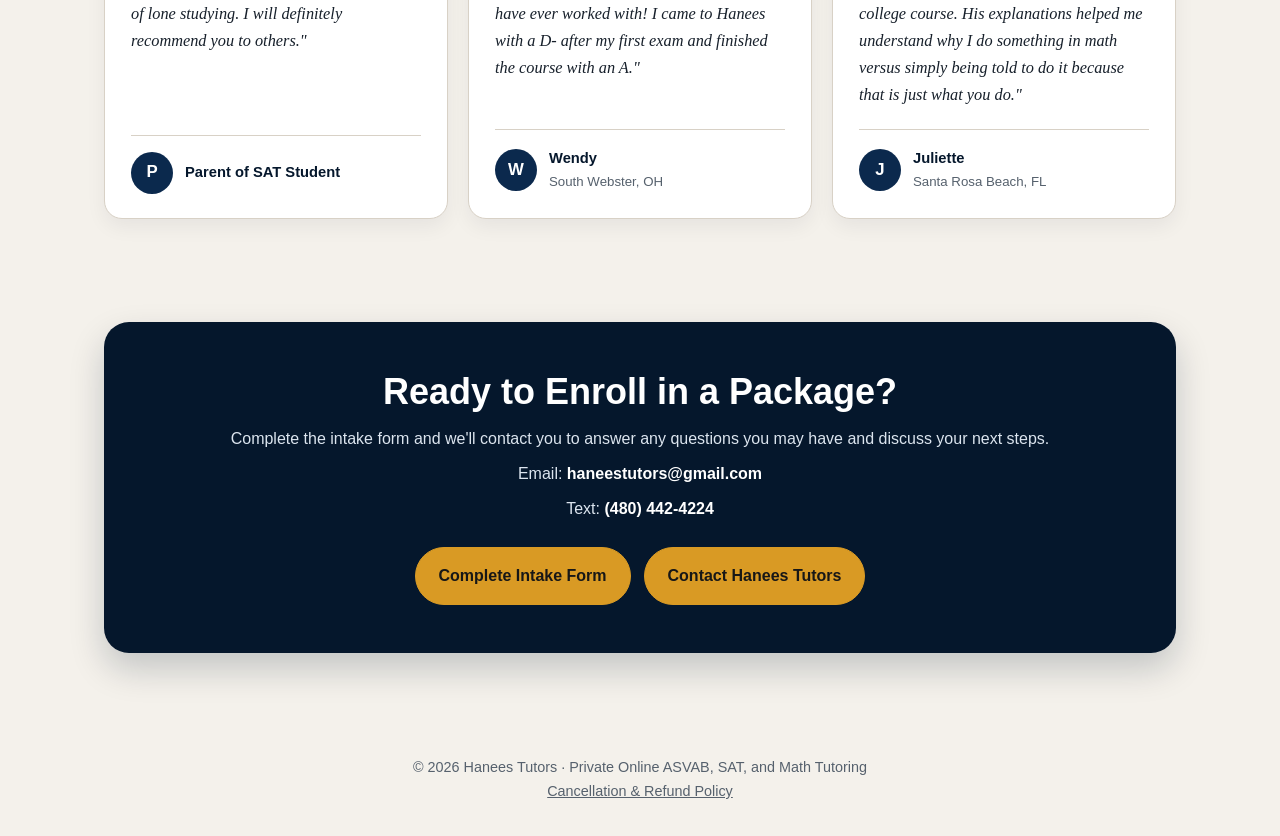
==== commit 3d53dba9: "Add files via upload" ====
--- a/index.html
+++ b/index.html
@@ -80,6 +80,7 @@
 <a href="asvab.html">ASVAB Prep</a>
 <a href="sat.html">SAT Prep</a>
 <a href="math.html">Math Tutoring</a>
+<a href="faq.html">FAQ</a>
 
 <a href="#intake" class="open-intake">
 Get Started
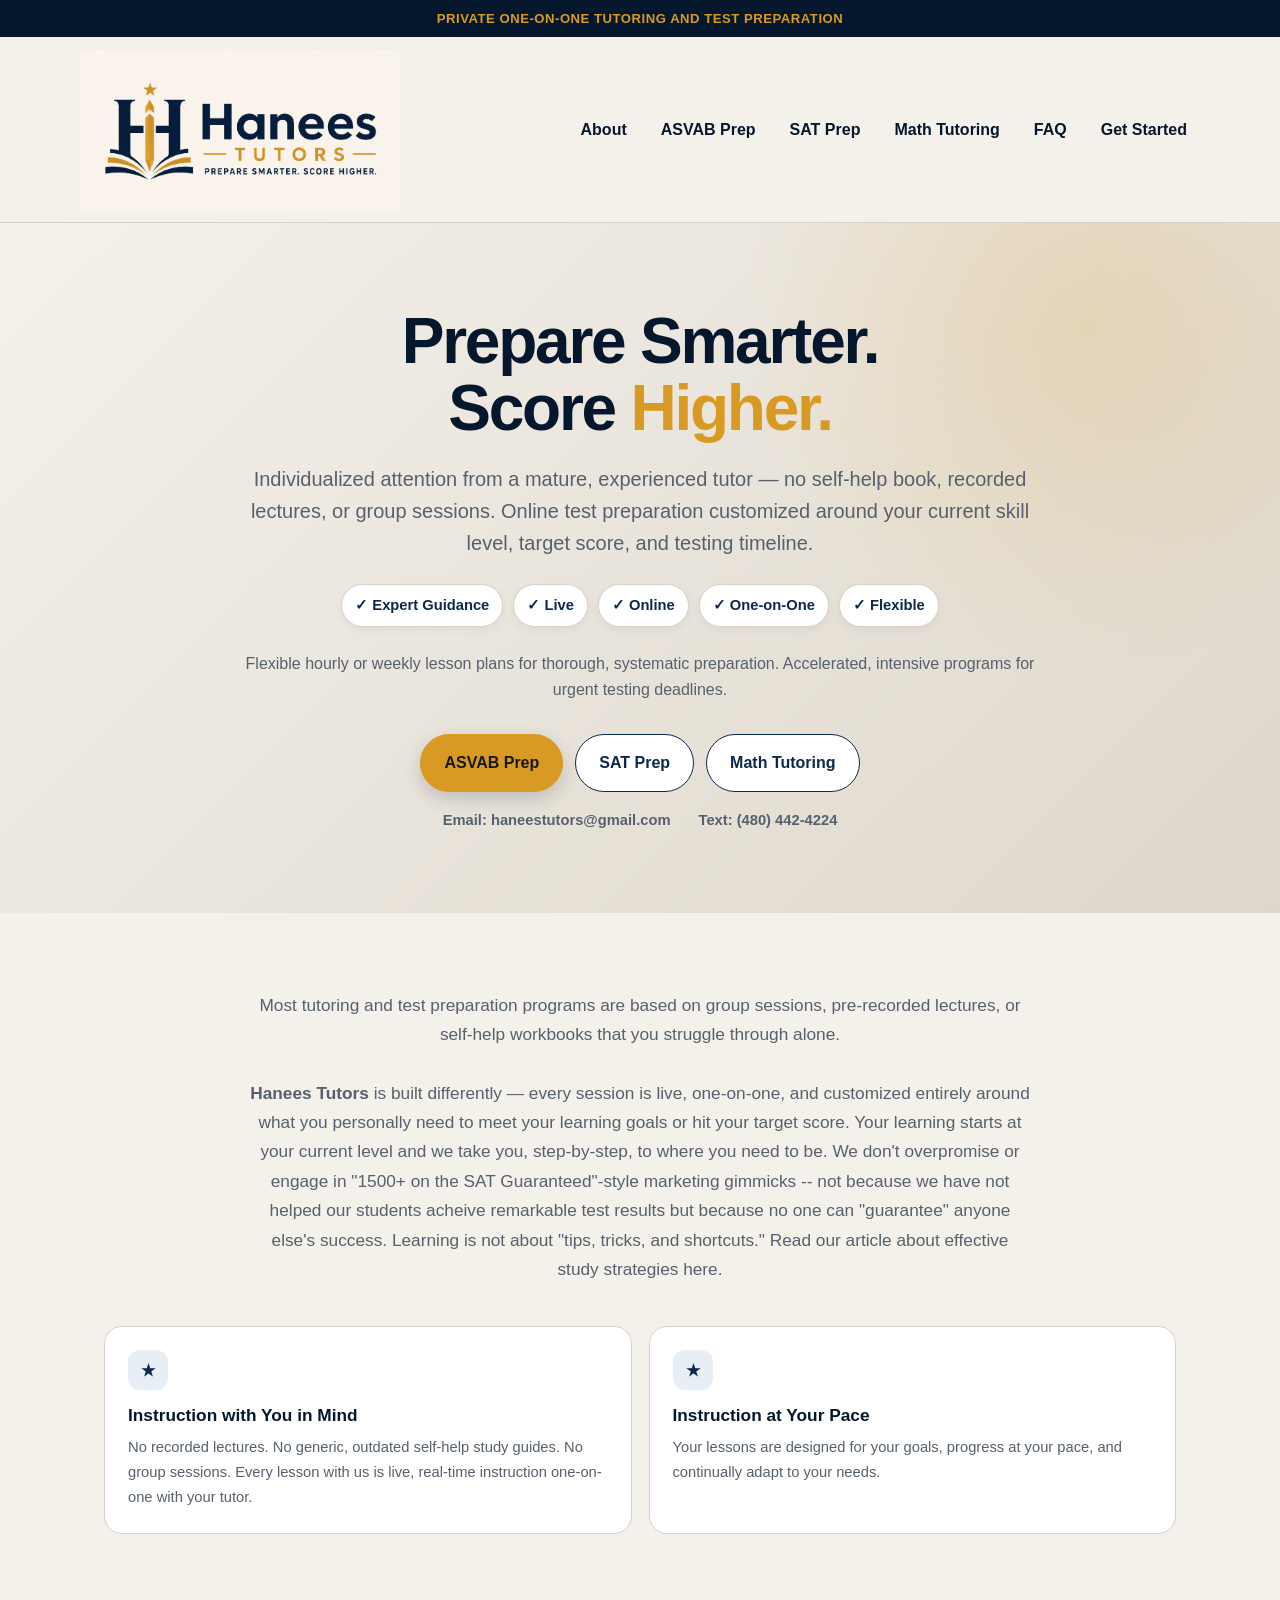
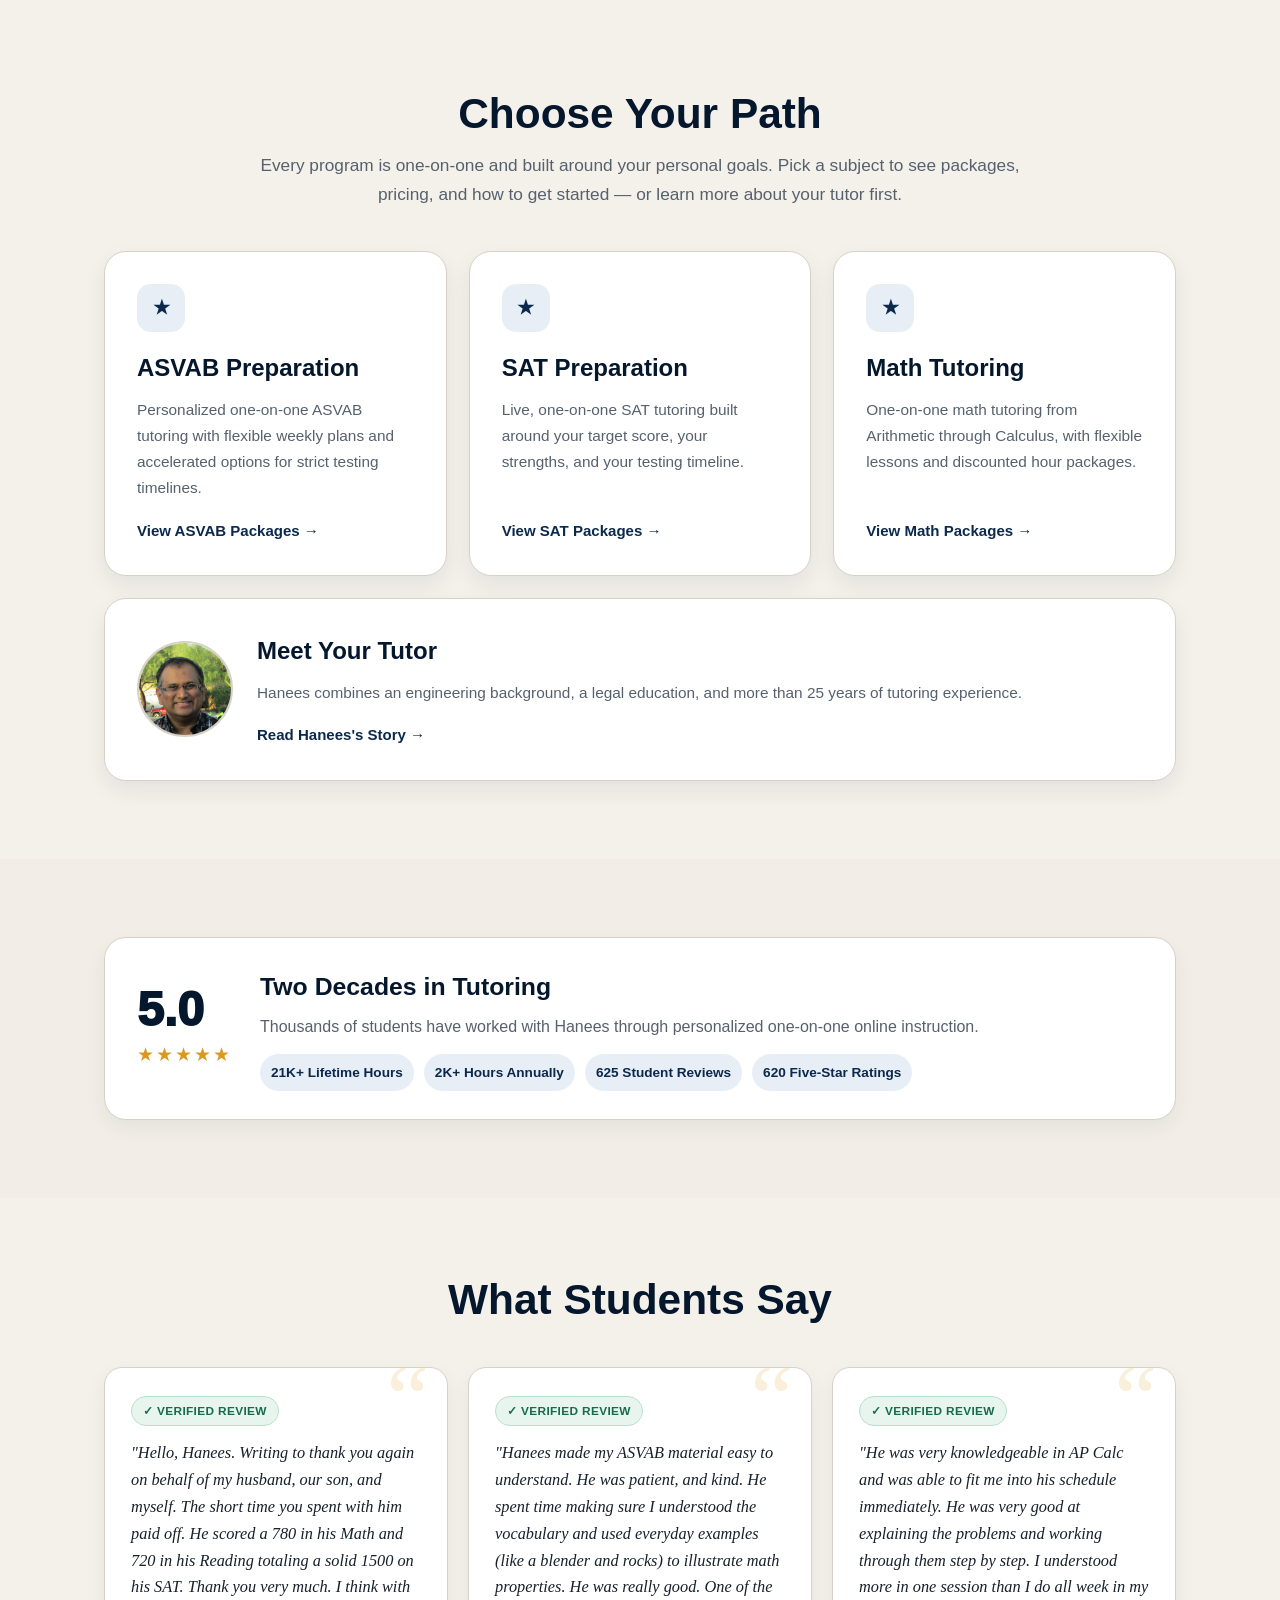
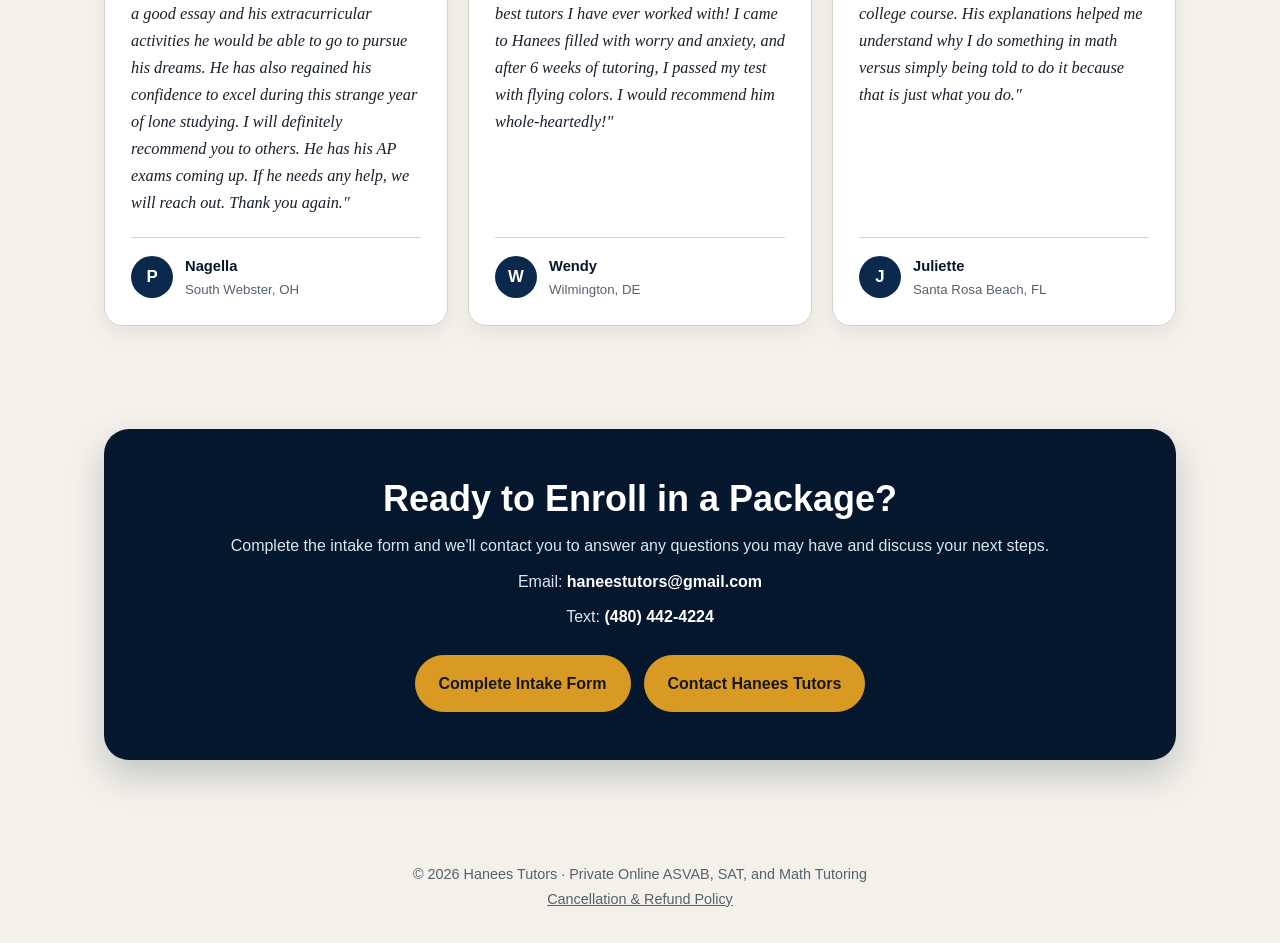
==== commit 125e1ee9: "Update index.html" ====
--- a/index.html
+++ b/index.html
@@ -361,13 +361,14 @@
 <div class="testimonial-badge">✓ Verified Review</div>
 
 <p class="testimonial-quote">
-"Writing to thank you again on behalf of my husband and our son — the short time you spent with him paid off. He scored a 780 in his Math and 720 in his Reading, totaling a solid 1500... He has also regained his confidence to excel during this strange year of lone studying. I will definitely recommend you to others."
+"Hello, Hanees. Writing to thank you again on behalf of my husband, our son, and myself. The short time you spent with him paid off. He scored a 780 in his Math and 720 in his Reading totaling a solid 1500 on his SAT. Thank you very much. I think with a good essay and his extracurricular activities he would be able to go to pursue his dreams. He has also regained his confidence to excel during this strange year of lone studying. I will definitely recommend you to others. He has his AP exams coming up. If he needs any help, we will reach out. Thank you again."
 </p>
 
 <div class="testimonial-footer">
 <div class="testimonial-avatar">P</div>
 <div>
-<div class="testimonial-attribution">Parent of SAT Student</div>
+<div class="testimonial-attribution">Nagella</div>
+  <div class="testimonial-location">South Webster, OH</div>
 </div>
 </div>
 
@@ -378,14 +379,14 @@
 <div class="testimonial-badge">✓ Verified Review</div>
 
 <p class="testimonial-quote">
-"Hanees made calculus easy to understand. He was patient, and kind. He spent time making sure I understood the vocabulary and used everyday examples (like a blender and rocks) to illustrate the math properties. He was really good. One of the best tutors I have ever worked with! I came to Hanees with a D- after my first exam and finished the course with an A."
+"Hanees made my ASVAB material easy to understand. He was patient, and kind. He spent time making sure I understood the vocabulary and used everyday examples (like a blender and rocks) to illustrate math properties. He was really good. One of the best tutors I have ever worked with! I came to Hanees filled with worry and anxiety, and after 6 weeks of tutoring, I passed my test with flying colors. I would recommend him whole-heartedly!"
 </p>
 
 <div class="testimonial-footer">
 <div class="testimonial-avatar">W</div>
 <div>
 <div class="testimonial-attribution">Wendy</div>
-<div class="testimonial-location">South Webster, OH</div>
+<div class="testimonial-location">Wilmington, DE</div>
 </div>
 </div>
 
@@ -396,7 +397,7 @@
 <div class="testimonial-badge">✓ Verified Review</div>
 
 <p class="testimonial-quote">
-"He was very knowledgeable in math and was able to fit me into his schedule immediately. He was very good at explaining the problems and working through them step by step. I understood more in one session than I do all week in my college course. His explanations helped me understand why I do something in math versus simply being told to do it because that is just what you do."
+"He was very knowledgeable in AP Calc and was able to fit me into his schedule immediately. He was very good at explaining the problems and working through them step by step. I understood more in one session than I do all week in my college course. His explanations helped me understand why I do something in math versus simply being told to do it because that is just what you do."
 </p>
 
 <div class="testimonial-footer">
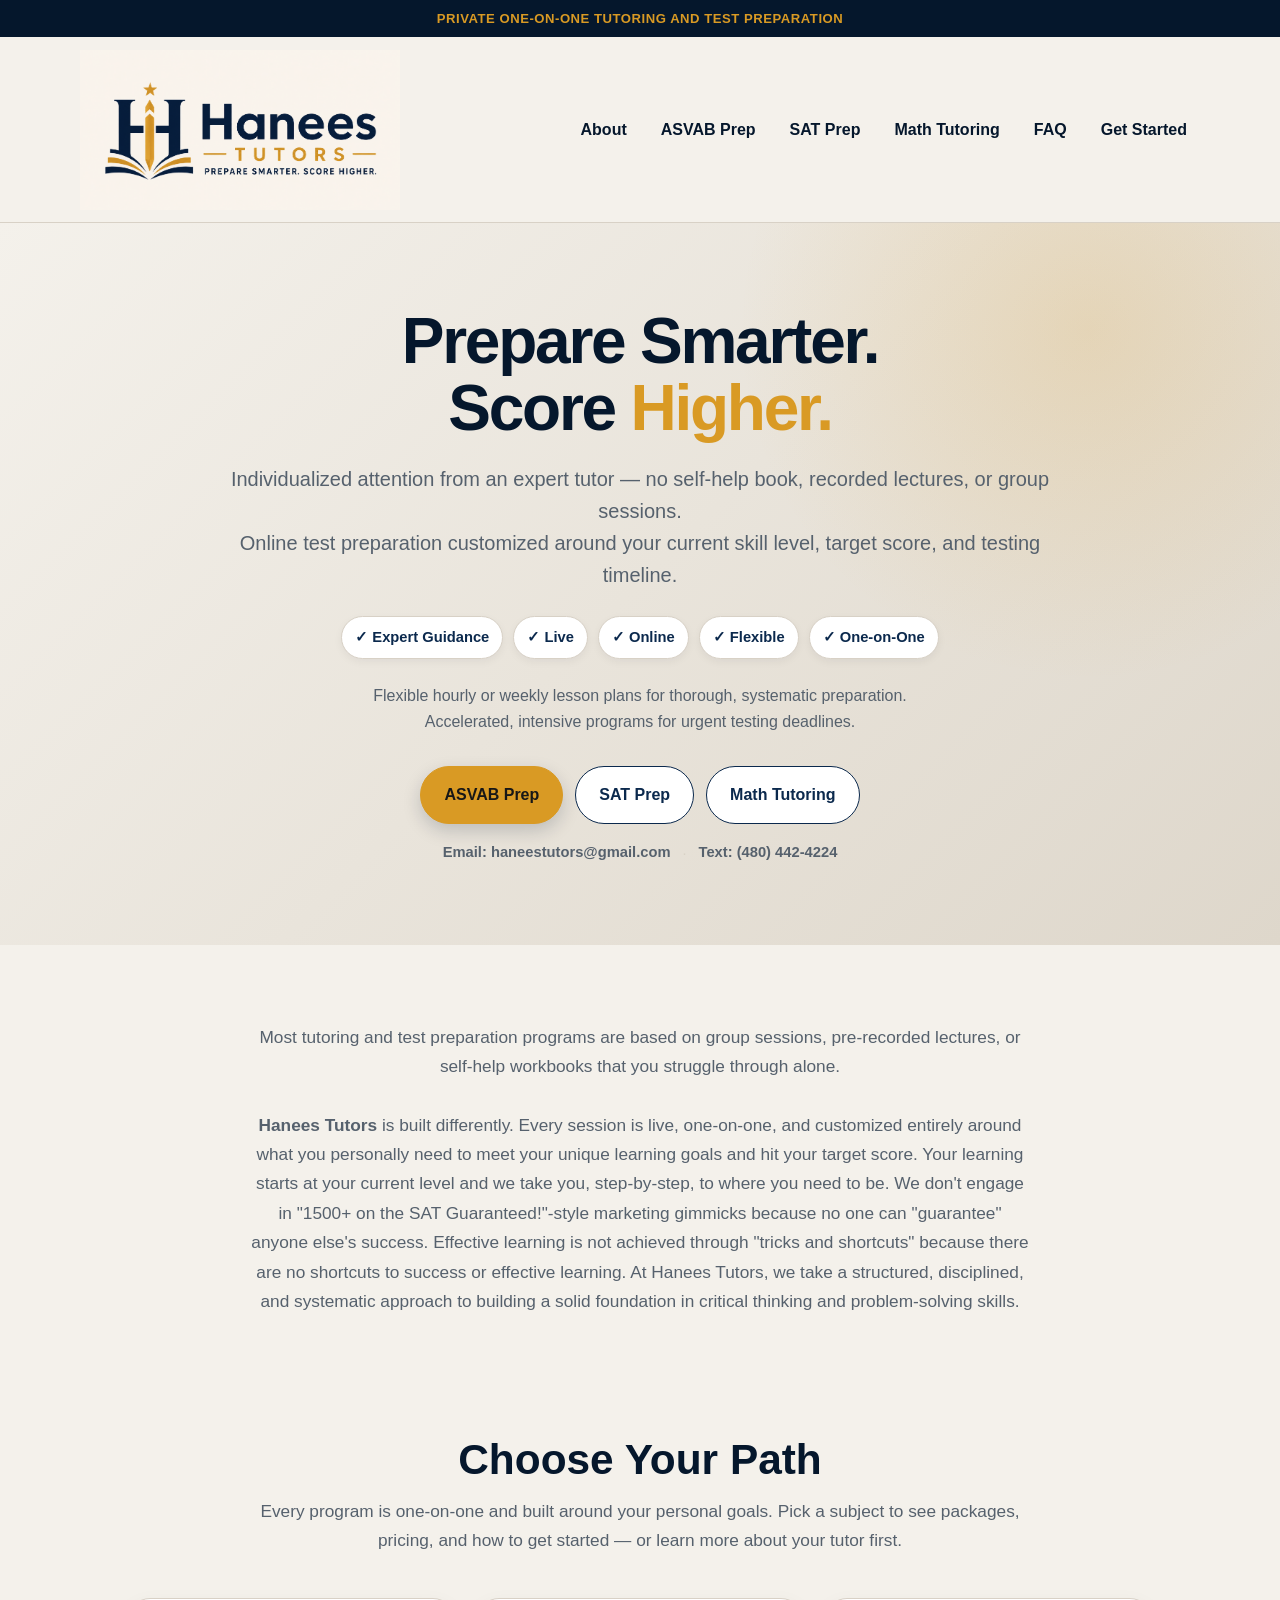
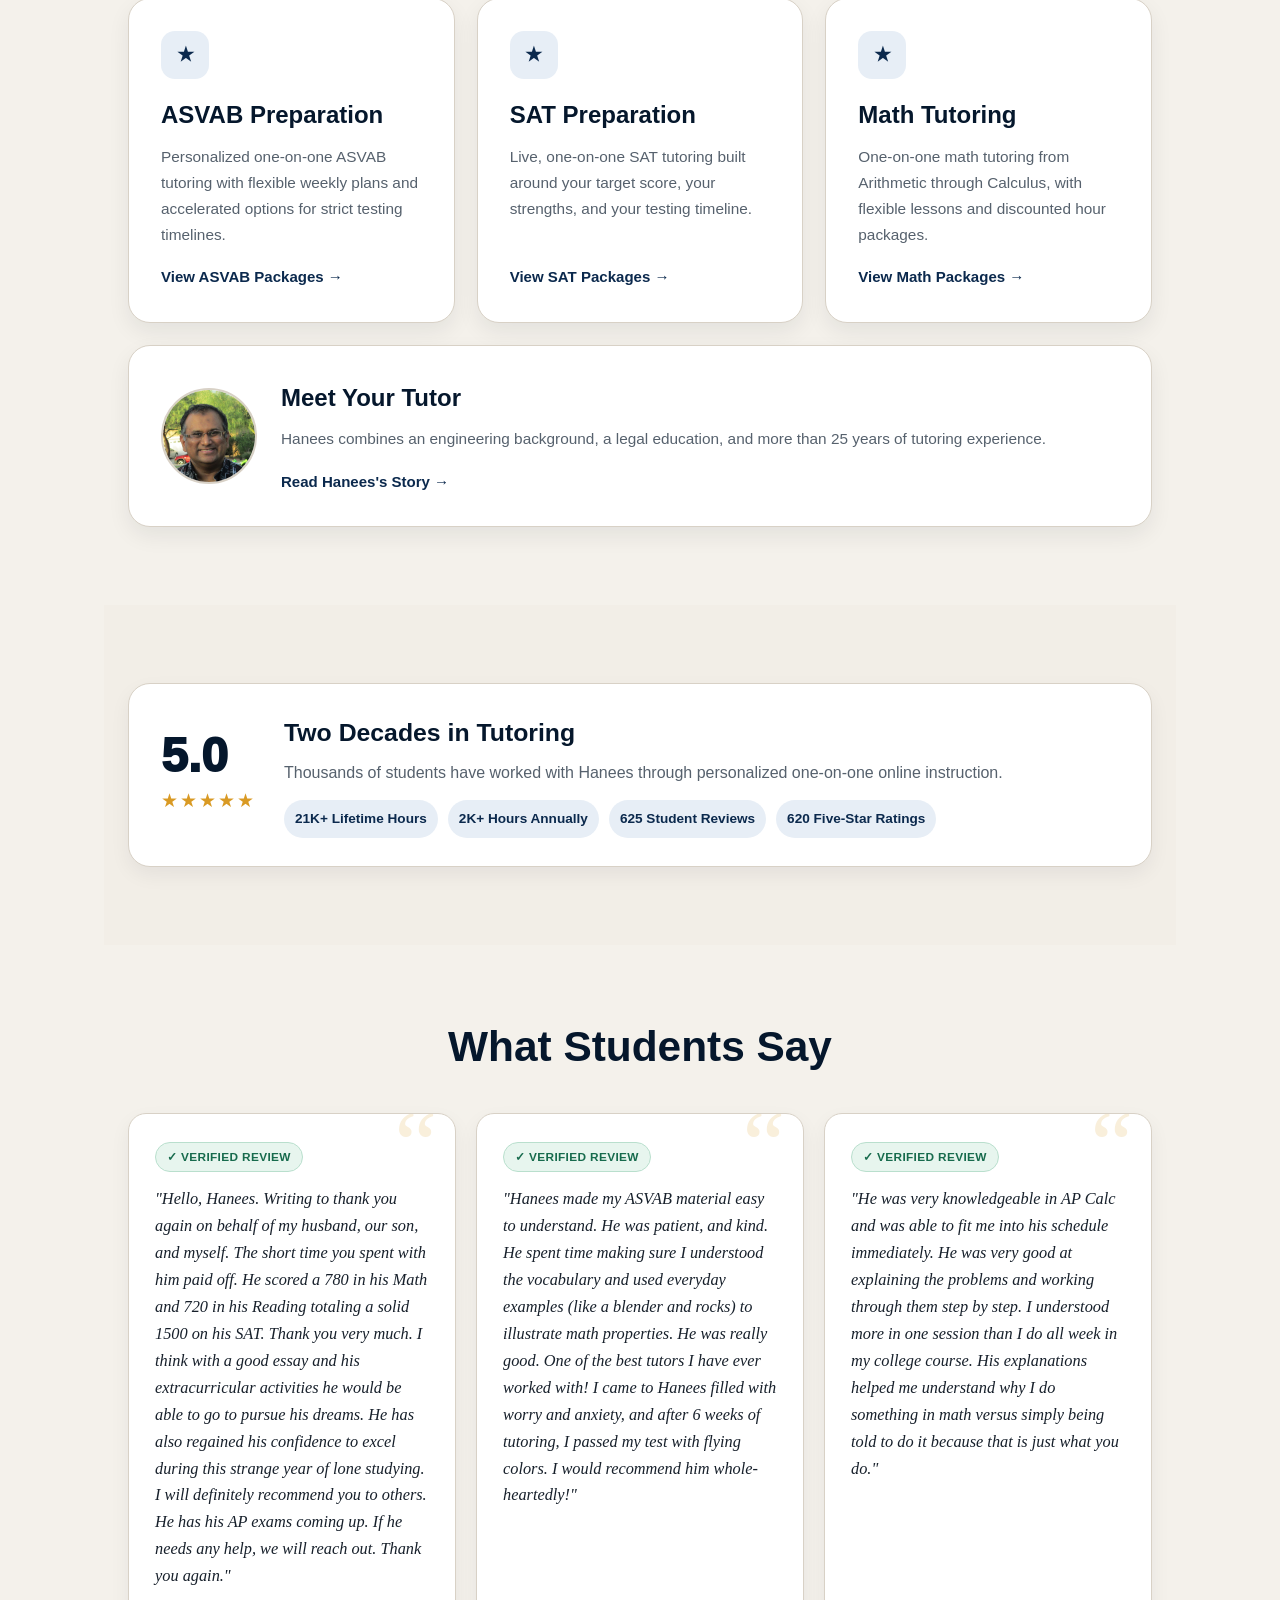
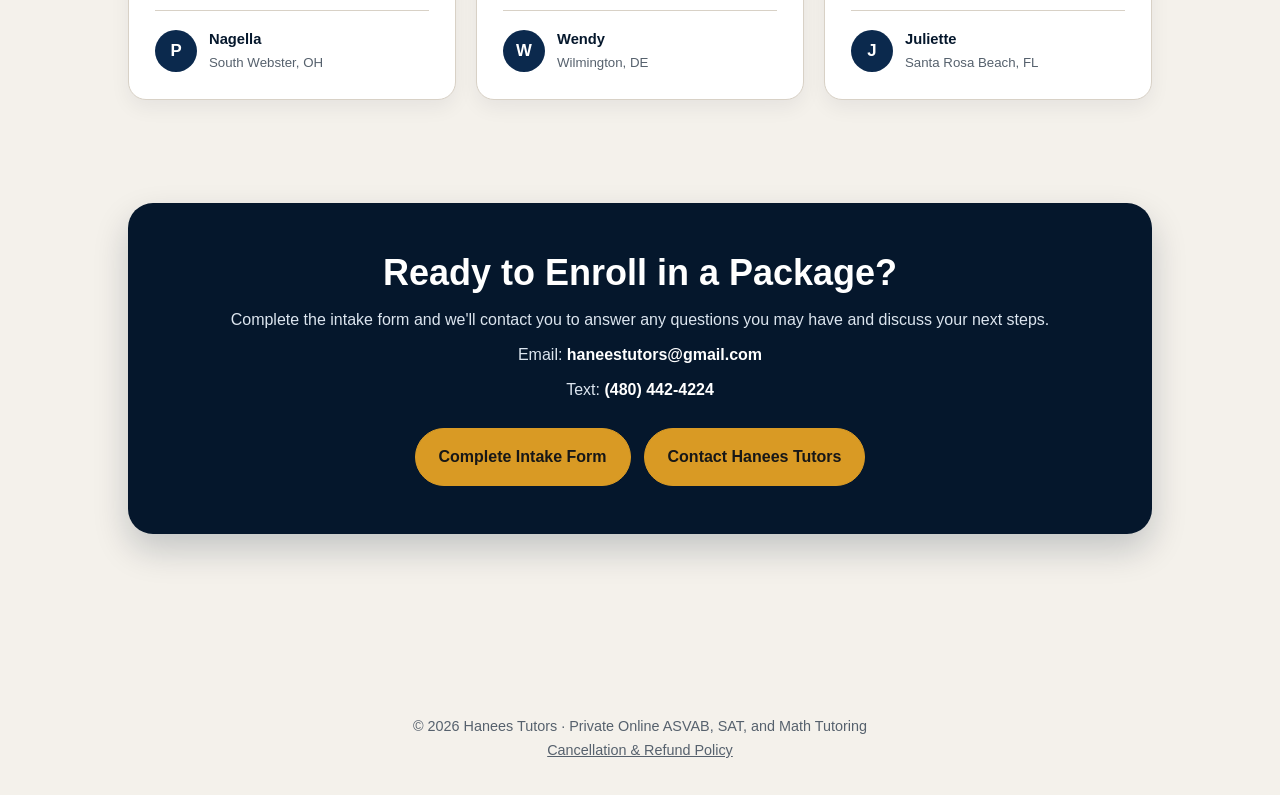
==== commit 34cd5808: "Update index.html" ====
--- a/index.html
+++ b/index.html
@@ -85,11 +85,8 @@
 <a href="#intake" class="open-intake">
 Get Started
 </a>
-
 </nav>
-
-</div>
-
+</div>
 </header>
 
 <main>
@@ -109,20 +106,21 @@
 </h1>
 
 <p class="hero-lead">
-Individualized attention from a mature, experienced tutor — no self-help book, recorded lectures, or group sessions. Online test preparation customized around your current skill level, target score, and testing timeline.
+Individualized attention from an expert tutor — no self-help book, recorded lectures, or group sessions. <br> Online test preparation customized around your current skill level, target score, and testing timeline.
 </p>
 
 <div class="hero-points">
 <div class="hero-point">✓ Expert Guidance</div>
 <div class="hero-point">✓ Live</div>
 <div class="hero-point">✓ Online</div>
+<div class="hero-point">✓ Flexible</div>
 <div class="hero-point">✓ One-on-One</div>
-<div class="hero-point">✓ Flexible</div>
+
 
 </div>
 
 <p class="hero-lead" style="font-size:1rem;">
-Flexible hourly or weekly lesson plans for thorough, systematic preparation. Accelerated, intensive programs for urgent testing deadlines.
+Flexible hourly or weekly lesson plans for thorough, systematic preparation.<br>Accelerated, intensive programs for urgent testing deadlines.
 </p>
 
 <div class="hero-actions">
@@ -173,12 +171,12 @@
 <p>
 Most tutoring and test preparation programs are based on group sessions, pre-recorded lectures, or self-help workbooks that you struggle through alone.<br><br>
   
-<b>Hanees Tutors</b> is built differently — every session is live, one-on-one, and customized entirely around what you personally need to meet your learning goals or hit your target score. Your learning starts at your current level and we take you, step-by-step, to where you need to be. We don't overpromise or engage in "1500+ on the SAT Guaranteed"-style marketing gimmicks -- not because we have not helped our students acheive remarkable test results but because no one can "guarantee" anyone else's success. Learning is not about "tips, tricks, and shortcuts." Read our article about effective study strategies here.
-</p>
-
-</div>
-
-<div class="why-grid">
+<b>Hanees Tutors</b> is built differently. Every session is live, one-on-one, and customized entirely around what you personally need to meet your unique learning goals and hit your target score. Your learning starts at your current level and we take you, step-by-step, to where you need to be. We don't engage in "1500+ on the SAT Guaranteed!"-style marketing gimmicks because no one can "guarantee" anyone else's success. Effective learning is not achieved through "tricks and shortcuts" because there are no shortcuts to success or effective learning. At Hanees Tutors, we take a structured, disciplined, and systematic approach to building a solid foundation in critical thinking and problem-solving skills.
+</p>
+
+</div>
+
+<!--<div class="why-grid">
 
 <div class="why-card">
 
@@ -208,7 +206,7 @@
 
 </div>
 
-</section>
+</section> -->
 
 
 <!-- SUBJECT LINKS -->
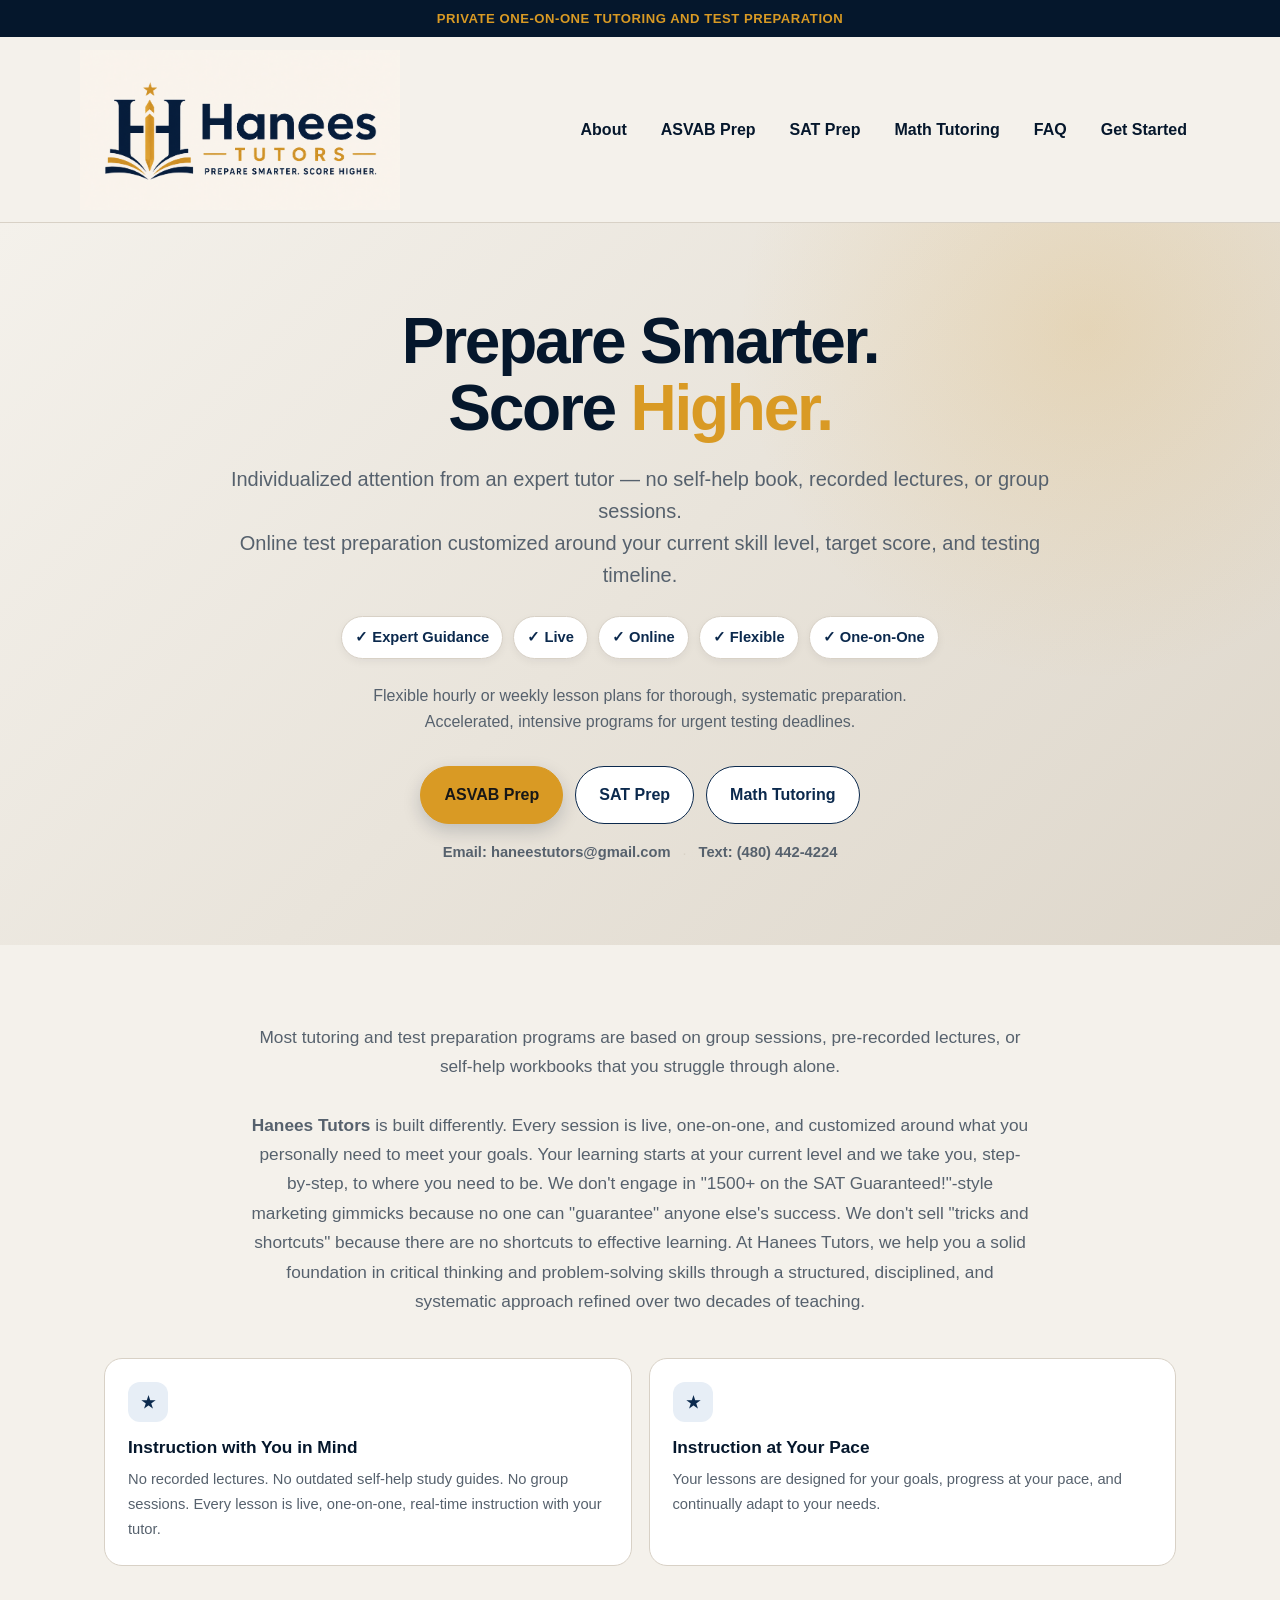
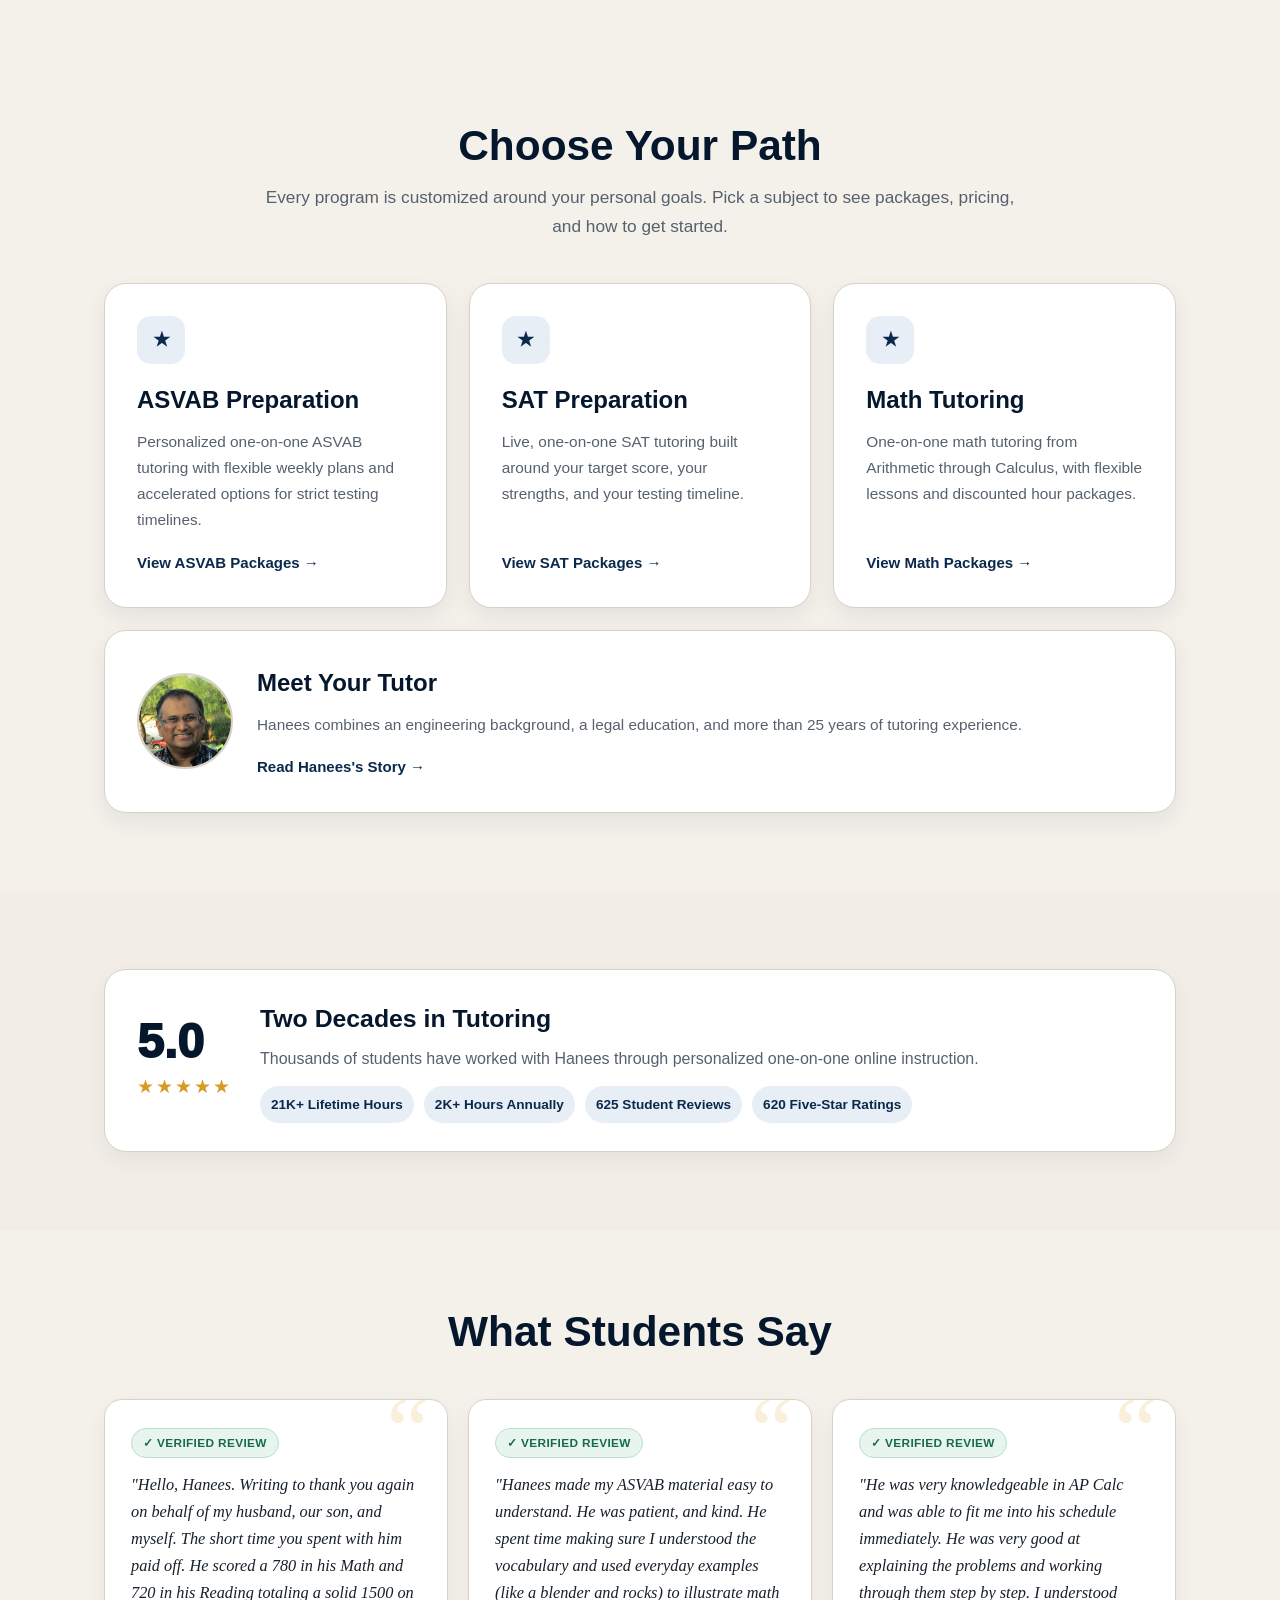
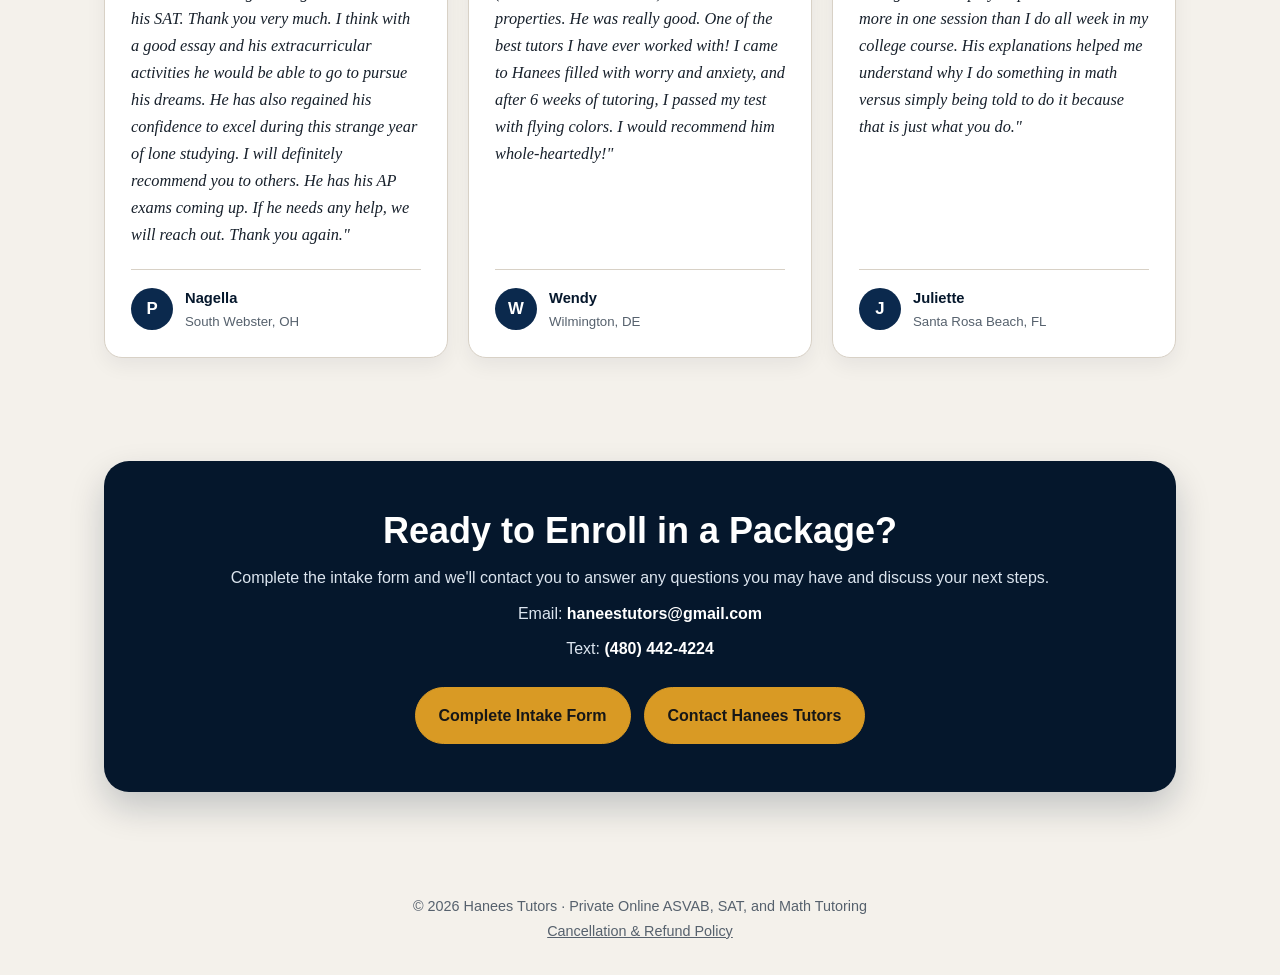
==== commit 917e91a1: "Update index.html" ====
--- a/index.html
+++ b/index.html
@@ -171,12 +171,12 @@
 <p>
 Most tutoring and test preparation programs are based on group sessions, pre-recorded lectures, or self-help workbooks that you struggle through alone.<br><br>
   
-<b>Hanees Tutors</b> is built differently. Every session is live, one-on-one, and customized entirely around what you personally need to meet your unique learning goals and hit your target score. Your learning starts at your current level and we take you, step-by-step, to where you need to be. We don't engage in "1500+ on the SAT Guaranteed!"-style marketing gimmicks because no one can "guarantee" anyone else's success. Effective learning is not achieved through "tricks and shortcuts" because there are no shortcuts to success or effective learning. At Hanees Tutors, we take a structured, disciplined, and systematic approach to building a solid foundation in critical thinking and problem-solving skills.
-</p>
-
-</div>
-
-<!--<div class="why-grid">
+<b>Hanees Tutors</b> is built differently. Every session is live, one-on-one, and customized around what you personally need to meet your goals. Your learning starts at your current level and we take you, step-by-step, to where you need to be. We don't engage in "1500+ on the SAT Guaranteed!"-style marketing gimmicks because no one can "guarantee" anyone else's success. We don't sell "tricks and shortcuts" because there are no shortcuts to effective learning. At Hanees Tutors, we help you a solid foundation in critical thinking and problem-solving skills through a structured, disciplined, and systematic approach refined over two decades of teaching.
+</p>
+
+</div>
+
+<div class="why-grid">
 
 <div class="why-card">
 
@@ -185,7 +185,7 @@
 <h3>Instruction with You in Mind</h3>
 
 <p>
-No recorded lectures. No generic, outdated self-help study guides. No group sessions. Every lesson with us is live, real-time instruction one-on-one with your tutor.
+No recorded lectures. No outdated self-help study guides. No group sessions. Every lesson is live, one-on-one, real-time instruction with your tutor.
 </p>
 
 </div>
@@ -206,7 +206,7 @@
 
 </div>
 
-</section> -->
+</section>
 
 
 <!-- SUBJECT LINKS -->
@@ -222,7 +222,7 @@
 </h2>
 
 <p>
-Every program is one-on-one and built around your personal goals. Pick a subject to see packages, pricing, and how to get started — or learn more about your tutor first.
+Every program is customized around your personal goals. Pick a subject to see packages, pricing, and how to get started.
 </p>
 
 </div>
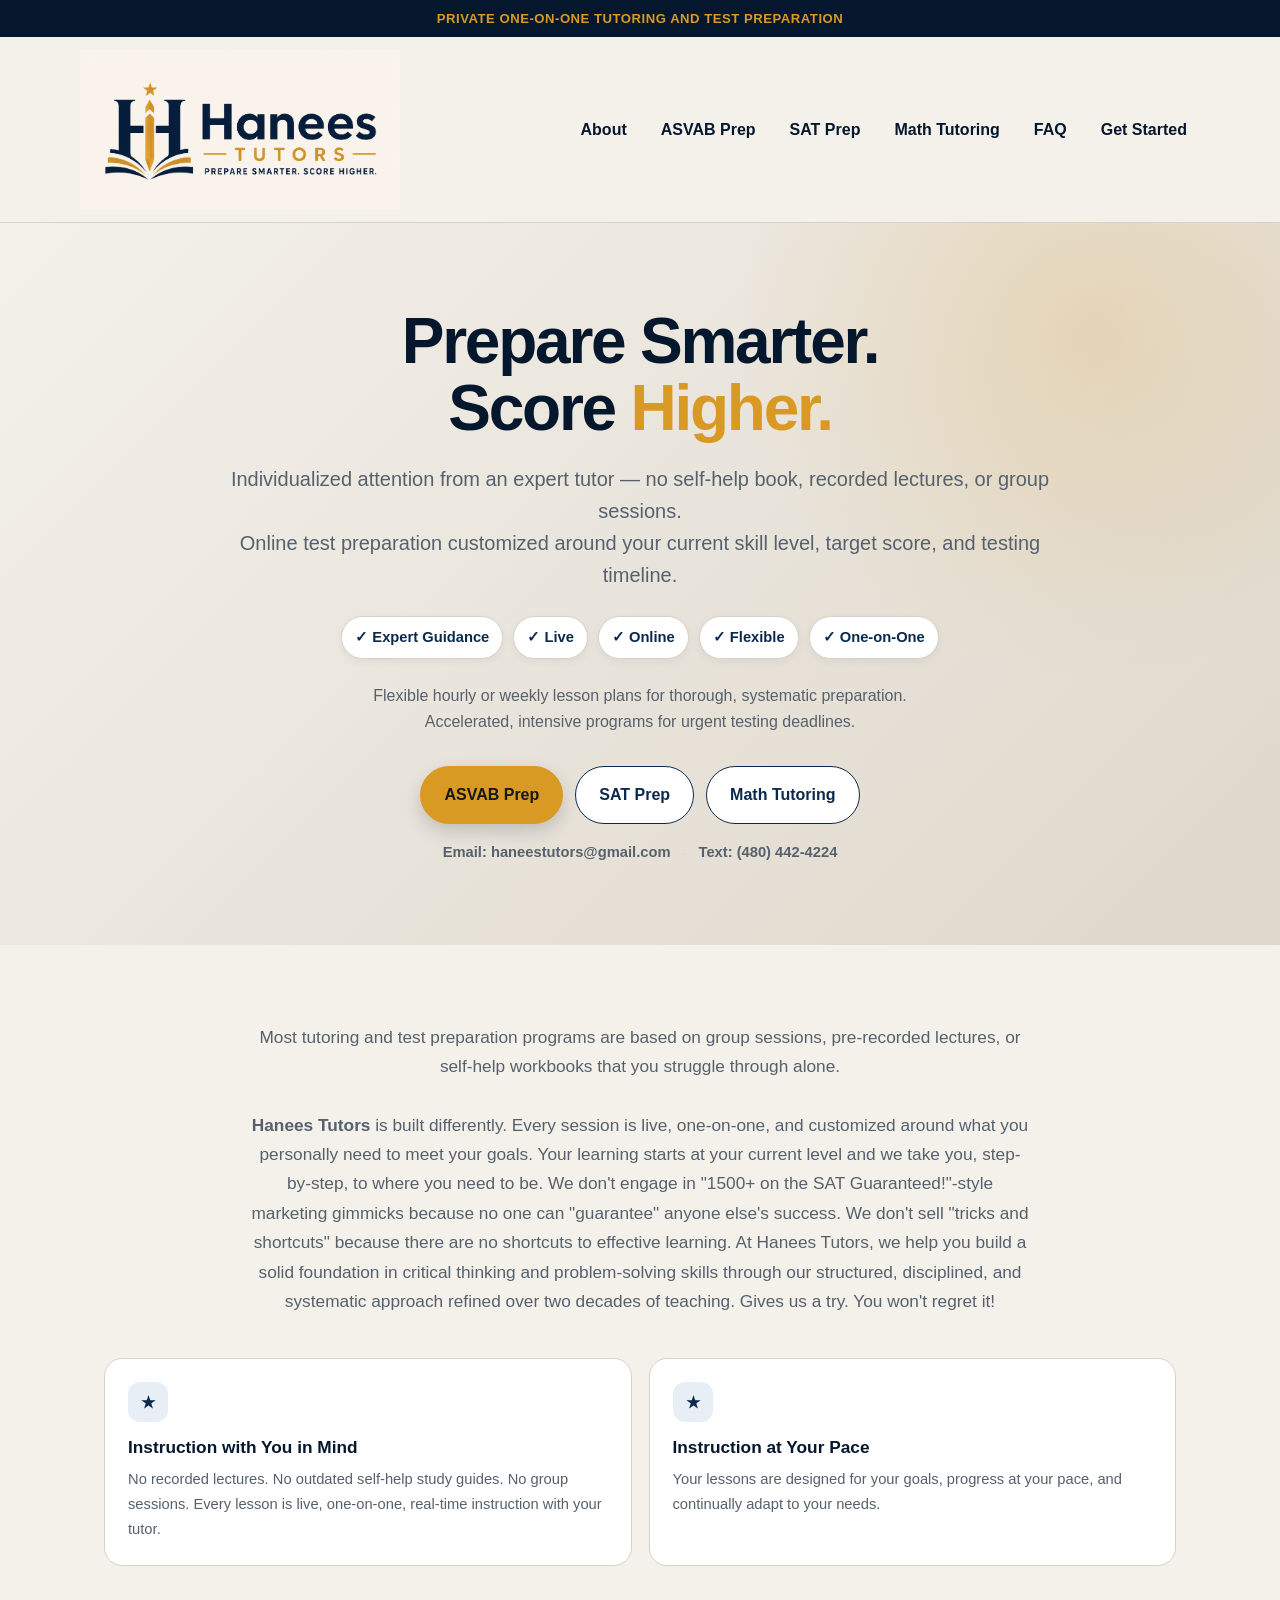
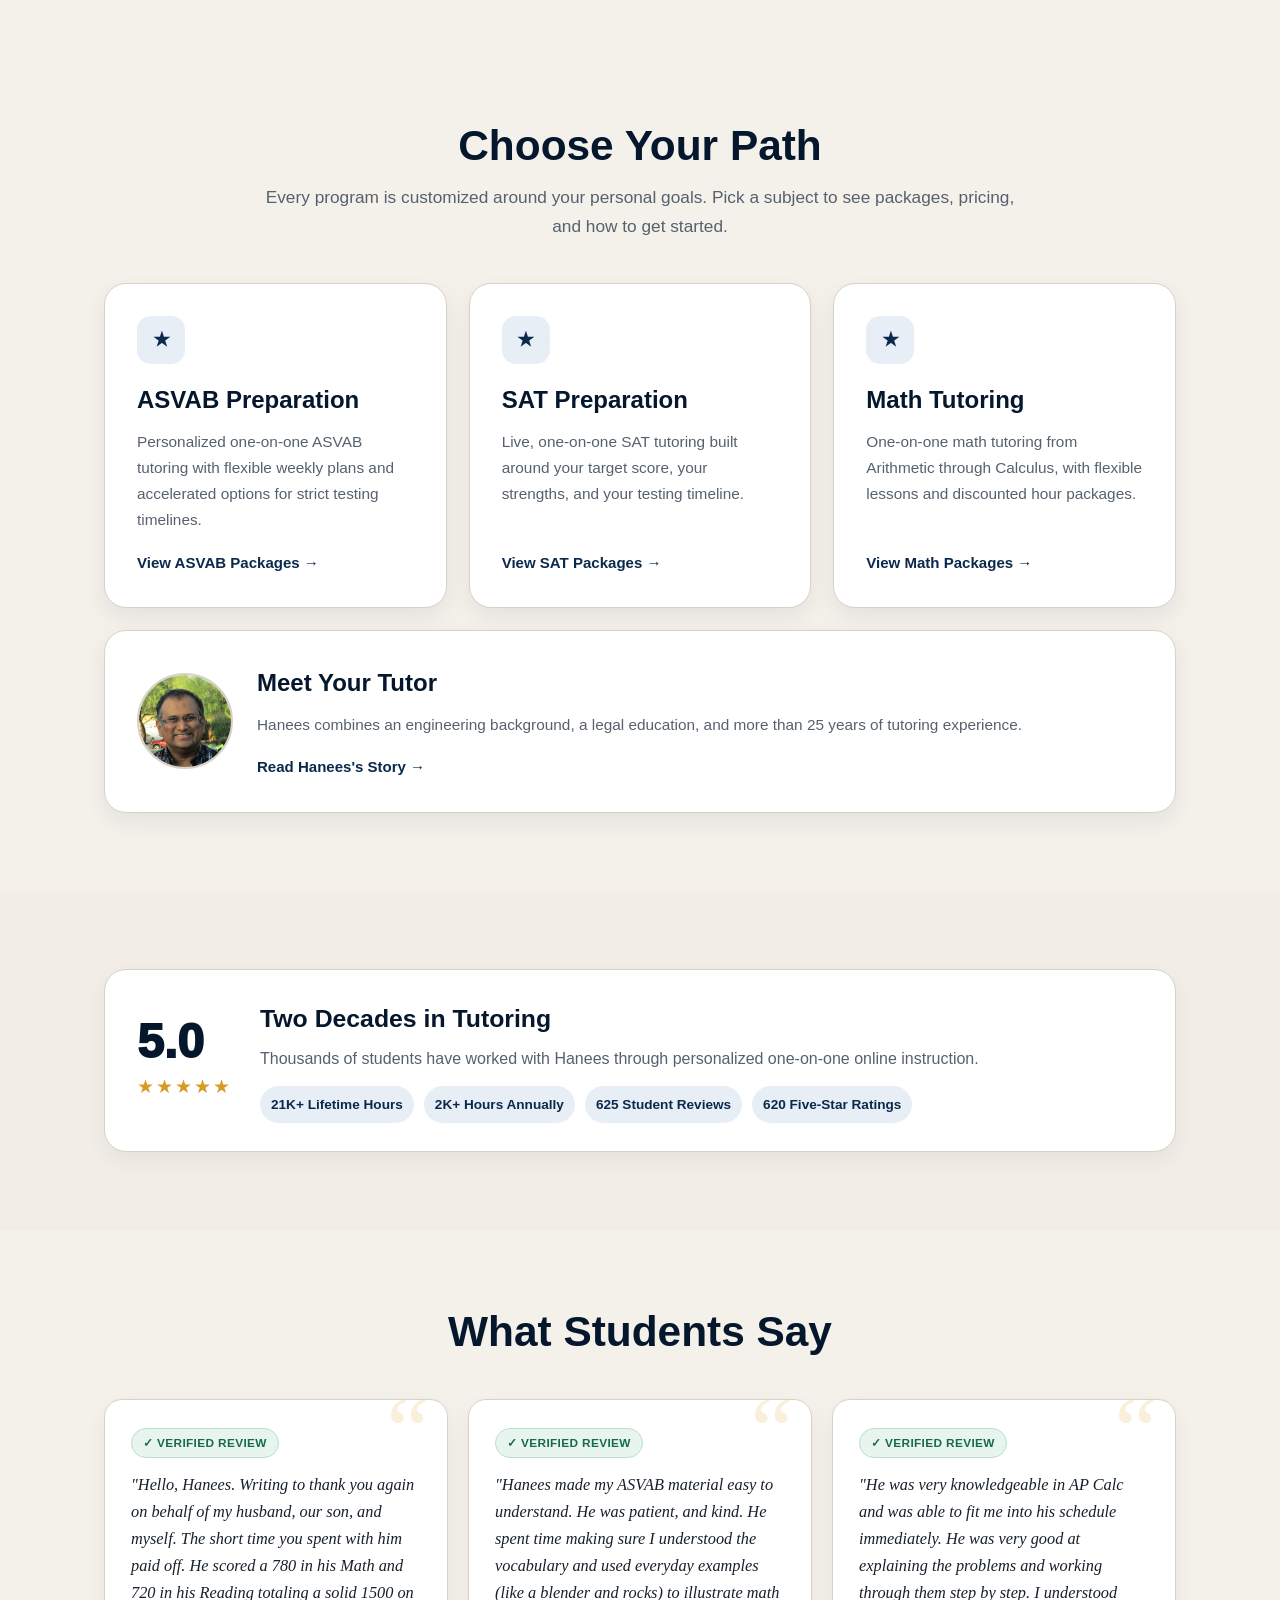
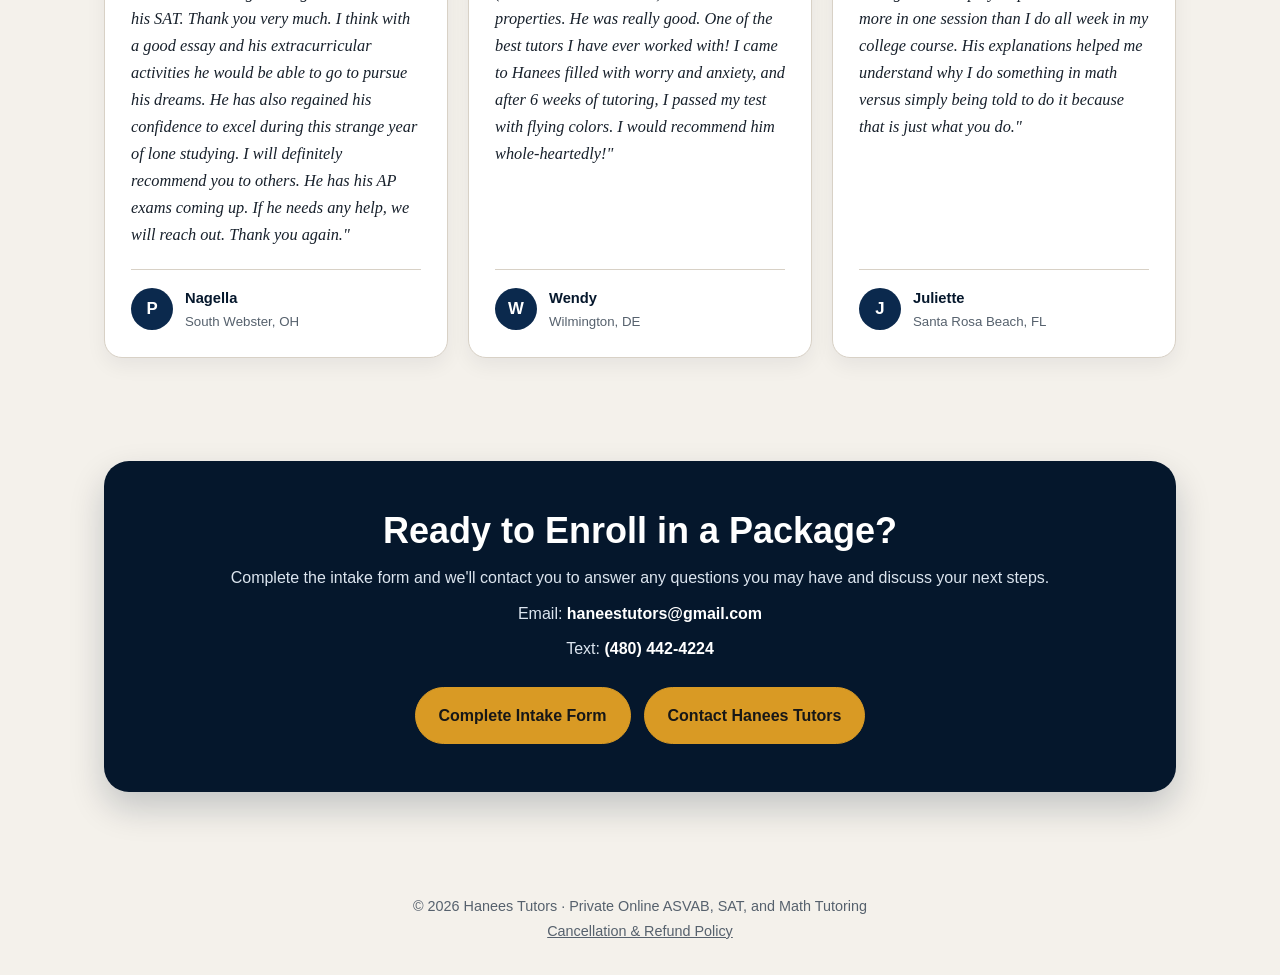
==== commit f0778cc1: "Update index.html" ====
--- a/index.html
+++ b/index.html
@@ -171,7 +171,7 @@
 <p>
 Most tutoring and test preparation programs are based on group sessions, pre-recorded lectures, or self-help workbooks that you struggle through alone.<br><br>
   
-<b>Hanees Tutors</b> is built differently. Every session is live, one-on-one, and customized around what you personally need to meet your goals. Your learning starts at your current level and we take you, step-by-step, to where you need to be. We don't engage in "1500+ on the SAT Guaranteed!"-style marketing gimmicks because no one can "guarantee" anyone else's success. We don't sell "tricks and shortcuts" because there are no shortcuts to effective learning. At Hanees Tutors, we help you a solid foundation in critical thinking and problem-solving skills through a structured, disciplined, and systematic approach refined over two decades of teaching.
+<b>Hanees Tutors</b> is built differently. Every session is live, one-on-one, and customized around what you personally need to meet your goals. Your learning starts at your current level and we take you, step-by-step, to where you need to be. We don't engage in "1500+ on the SAT Guaranteed!"-style marketing gimmicks because no one can "guarantee" anyone else's success. We don't sell "tricks and shortcuts" because there are no shortcuts to effective learning. At Hanees Tutors, we help you build a solid foundation in critical thinking and problem-solving skills through our structured, disciplined, and systematic approach refined over two decades of teaching. Gives us a try. You won't regret it!
 </p>
 
 </div>
